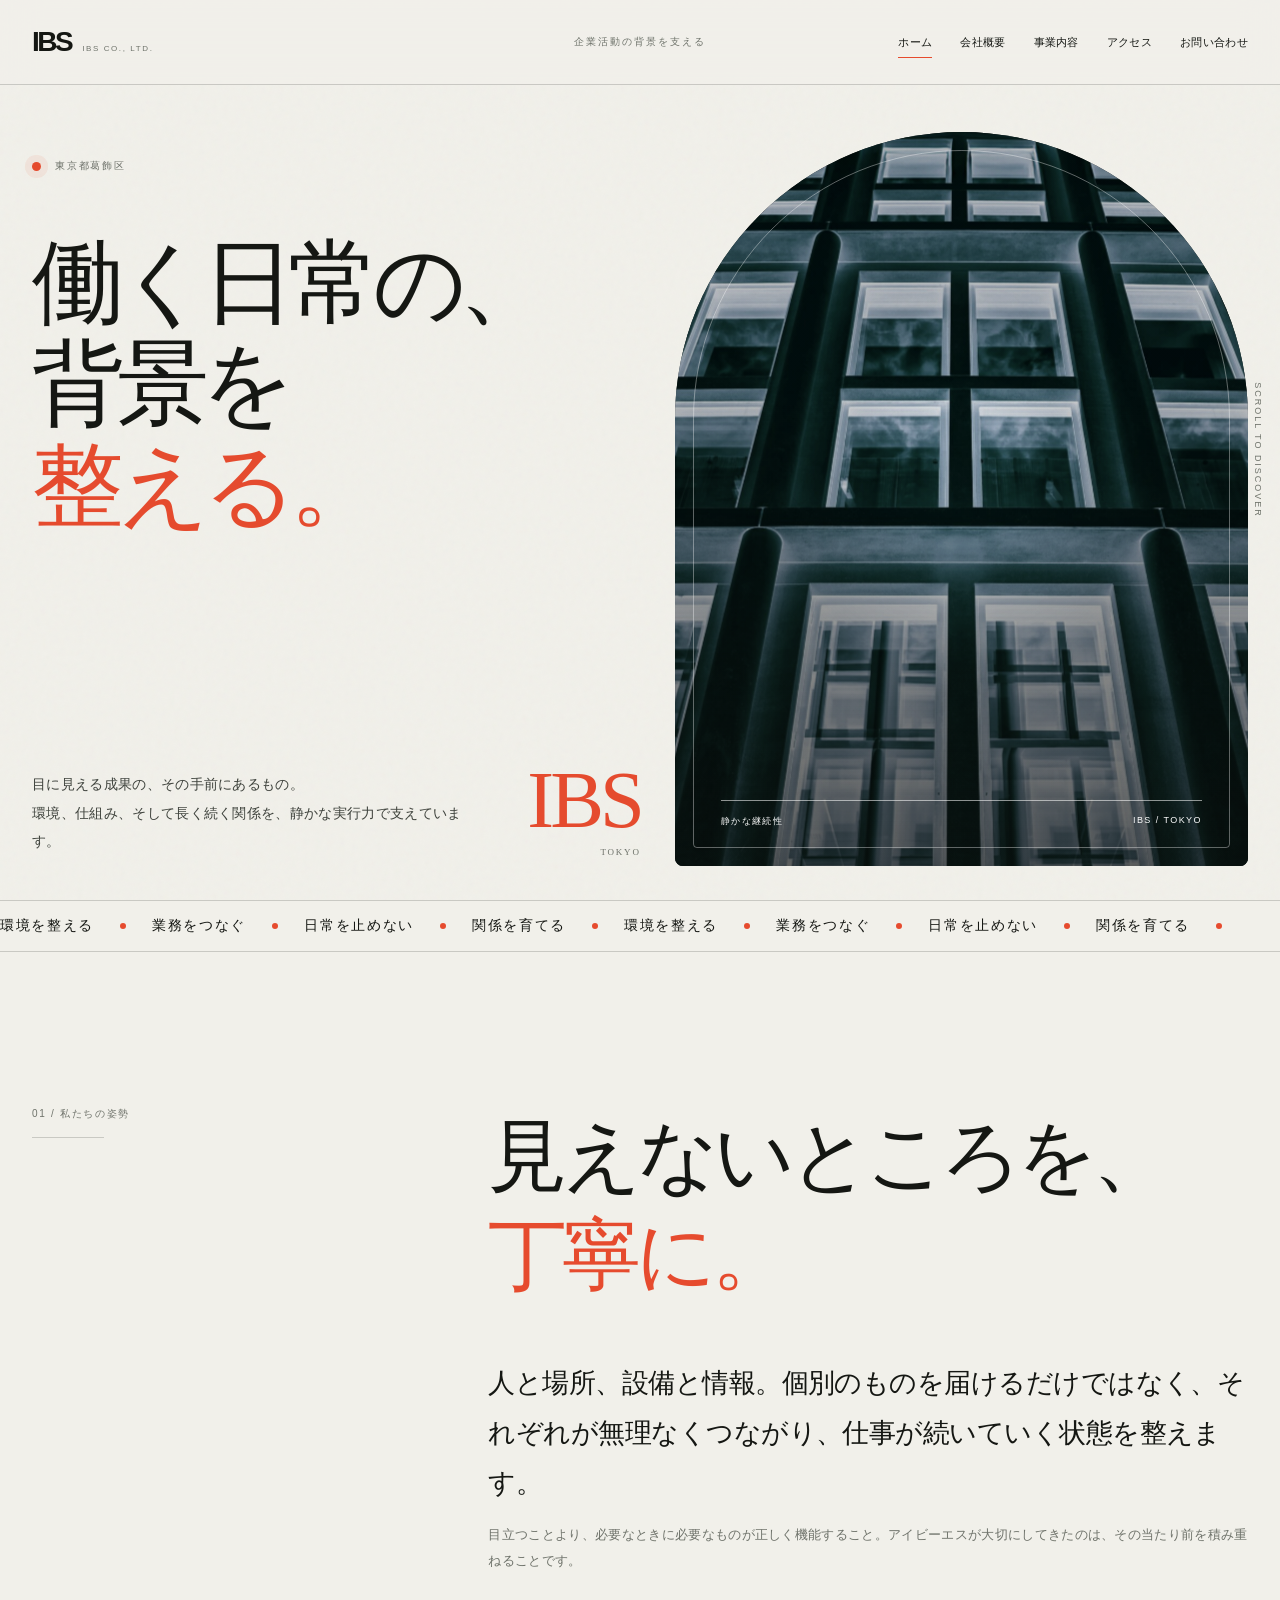
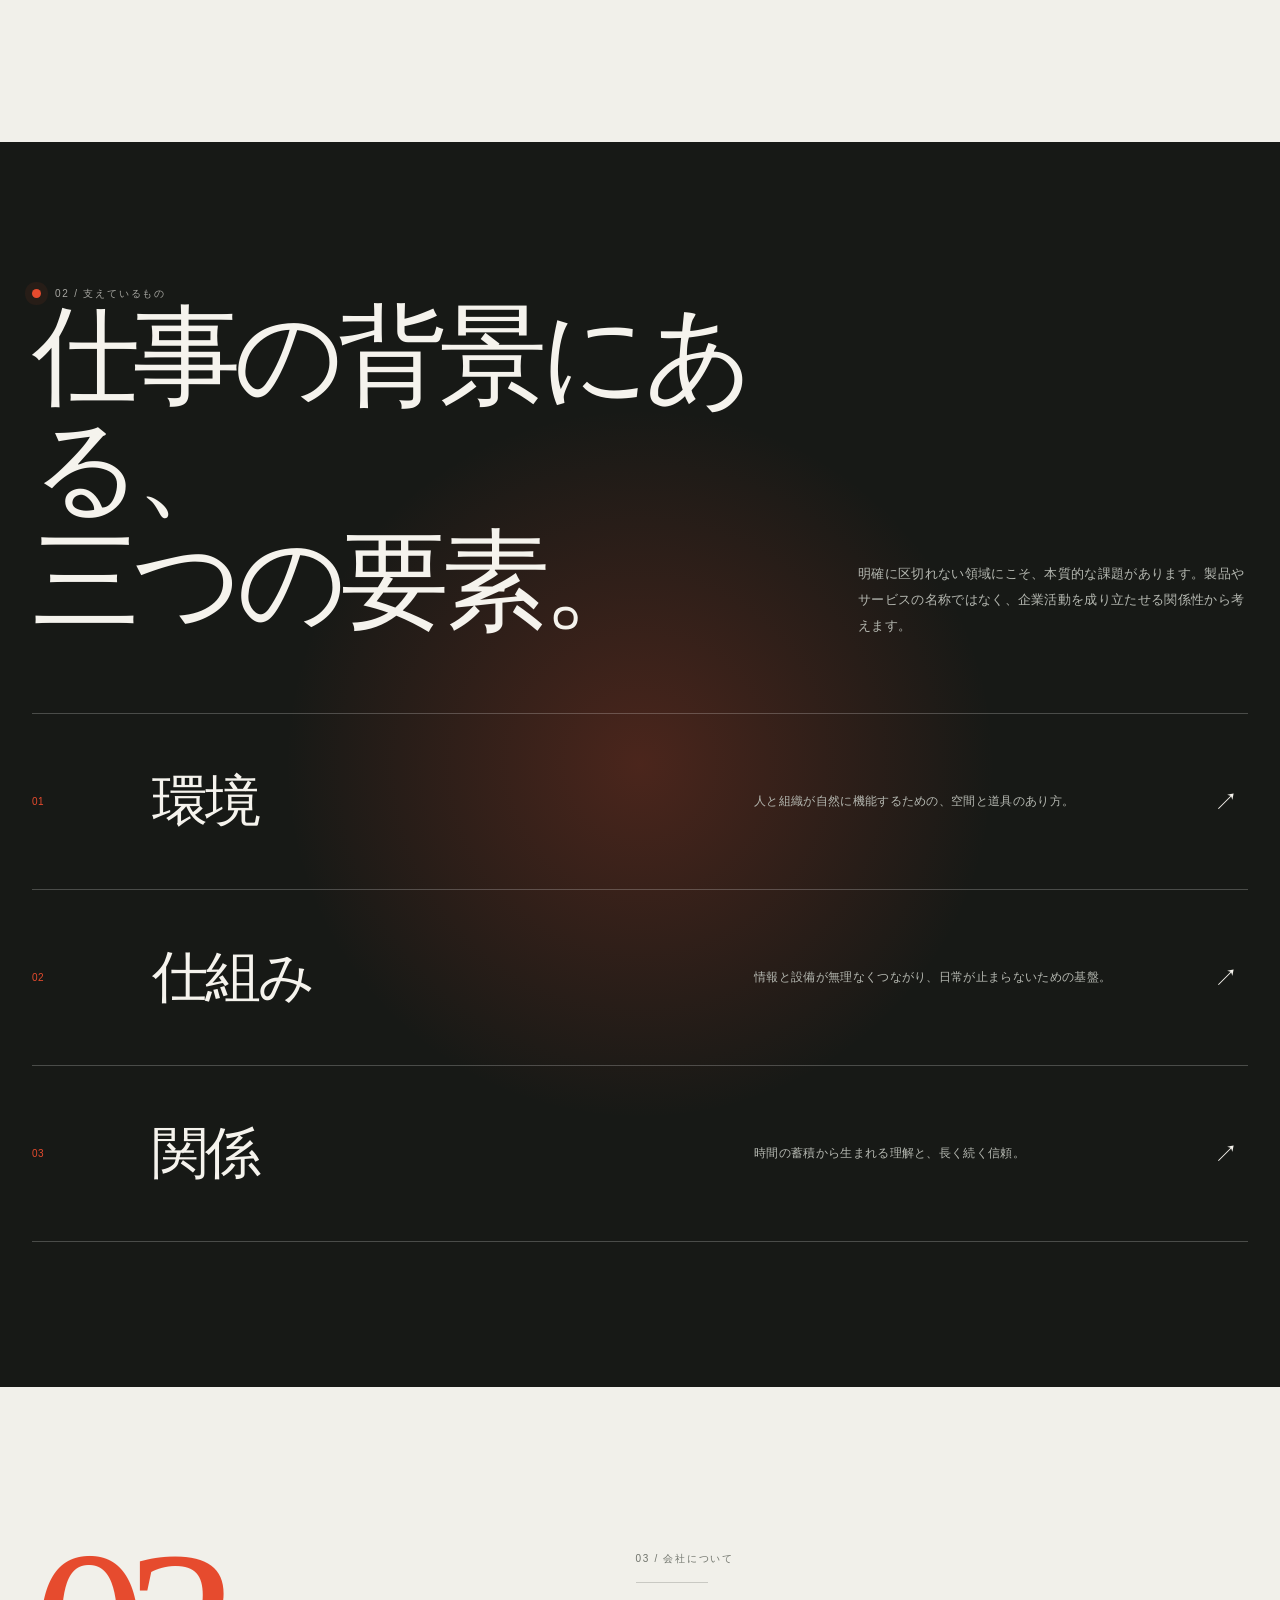
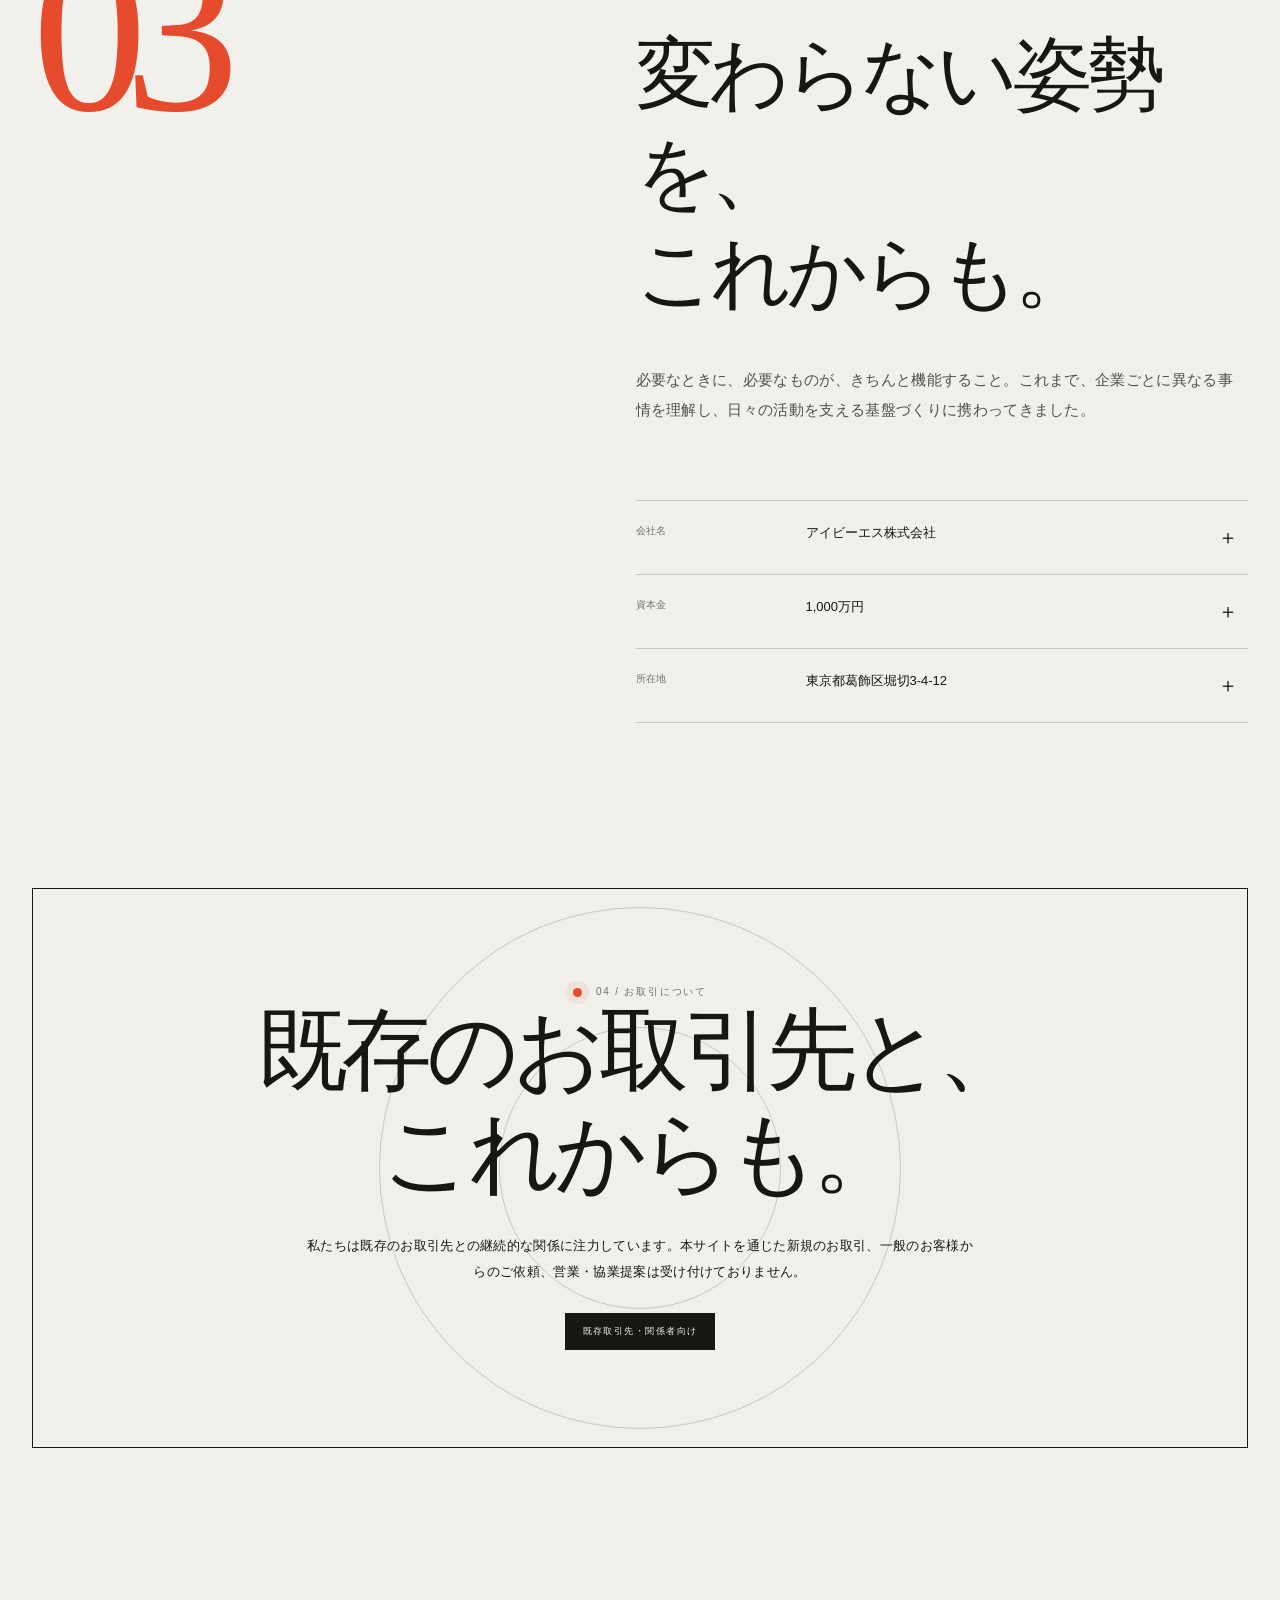
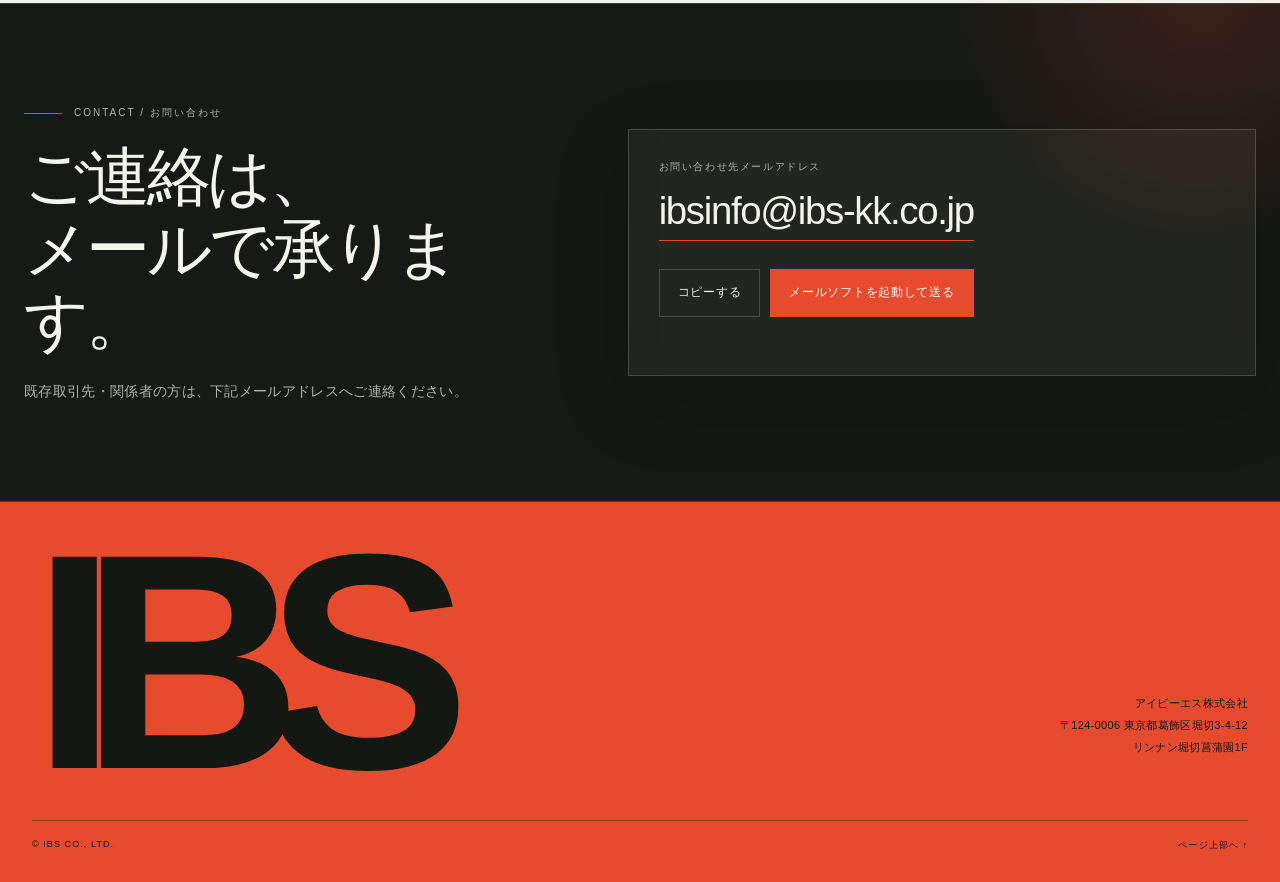
==== index.html @ 6fdaa7ae "Add site" ====
<!doctype html>
<html lang="ja"><head><meta name="robots" content="noindex,nofollow"><meta charset="utf-8"><meta name="viewport" content="width=device-width,initial-scale=1"><meta name="description" content="アイビーエス株式会社。環境、仕組み、長く続く関係を通じて企業活動の背景を支えます。"><meta name="theme-color" content="#f1f0ea"><title>IBS — 働く日常の背景を整える</title><link rel="stylesheet" href="styles.css"><link rel="stylesheet" href="menu.css"><script src="menu.js" defer></script></head><body><div class="progress" aria-hidden="true"></div><div class="cursor" aria-hidden="true"></div>
<header><div class="wrap head"><a class="brand" href="index.html"><strong>IBS</strong><small>IBS CO., LTD.</small></a><div class="head-note">企業活動の背景を支える</div><nav class="nav"><a class="active" href="index.html">ホーム</a><a class="" href="aboutus.html">会社概要</a><a class="" href="description.html">事業内容</a><a class="" href="access.html">アクセス</a><a href="#contact">お問い合わせ</a></nav><button class="hamburger" type="button" aria-label="メニューを開く" aria-expanded="false" aria-controls="mobile-menu"><span></span><span></span><span></span></button></div></header><div class="mobile-menu" id="mobile-menu" aria-hidden="true"><nav aria-label="モバイルナビゲーション"><a href="index.html">ホーム</a><a href="aboutus.html">会社概要</a><a href="description.html">事業内容</a><a href="access.html">アクセス</a><a href="#contact">お問い合わせ</a></nav><small>IBS CO., LTD.</small></div><main>
<section class="hero wrap" id="top"><div class="hero-grid"><div class="hero-copy"><div><div class="eyebrow">東京都葛飾区</div><h1 class="hero-title"><span class="line"><span>働く日常の、</span></span><span class="line"><span>背景を</span></span><span class="line"><span><em>整える。</em></span></span></h1></div><div class="hero-bottom"><p class="hero-lead">目に見える成果の、その手前にあるもの。<br>環境、仕組み、そして長く続く関係を、静かな実行力で支えています。</p><div class="since">IBS<small>TOKYO</small></div></div></div><div class="hero-visual"><img src="assets/hero-grid.jpg" alt="幾何学的な窓が連なる現代建築"><div class="visual-caption"><span>静かな継続性</span><span>IBS / TOKYO</span></div></div></div><div class="side-label">SCROLL TO DISCOVER</div></section>
<div class="marquee" aria-hidden="true"><div class="marquee-track"><span>環境を整える</span><i></i><span>業務をつなぐ</span><i></i><span>日常を止めない</span><i></i><span>関係を育てる</span><i></i><span>環境を整える</span><i></i><span>業務をつなぐ</span><i></i><span>日常を止めない</span><i></i><span>関係を育てる</span><i></i></div></div>
<section class="section wrap"><div class="section-grid"><div class="section-index reveal">01 / 私たちの姿勢<b></b></div><div><h2 class="jp-heading reveal">見えないところを、<br><em>丁寧に。</em></h2><p class="body-large reveal">人と場所、設備と情報。個別のものを届けるだけではなく、それぞれが無理なくつながり、仕事が続いていく状態を整えます。</p><p class="body-small reveal">目立つことより、必要なときに必要なものが正しく機能すること。アイビーエスが大切にしてきたのは、その当たり前を積み重ねることです。</p></div></div></section>
<section class="domains"><div class="wrap"><div class="domain-head"><div><div class="eyebrow inverse reveal">02 / 支えているもの</div><h2 class="jp-heading reveal">仕事の背景にある、<br>三つの要素。</h2></div><p class="reveal">明確に区切れない領域にこそ、本質的な課題があります。製品やサービスの名称ではなく、企業活動を成り立たせる関係性から考えます。</p></div><div class="domain-list"><article class="domain-item reveal"><span class="domain-no">01</span><h3>環境</h3><p>人と組織が自然に機能するための、空間と道具のあり方。</p><span class="domain-arrow">↗</span></article><article class="domain-item reveal"><span class="domain-no">02</span><h3>仕組み</h3><p>情報と設備が無理なくつながり、日常が止まらないための基盤。</p><span class="domain-arrow">↗</span></article><article class="domain-item reveal"><span class="domain-no">03</span><h3>関係</h3><p>時間の蓄積から生まれる理解と、長く続く信頼。</p><span class="domain-arrow">↗</span></article></div></div></section>
<section class="history wrap"><div class="history-grid"><div class="big-year reveal">03</div><div class="history-copy"><div class="section-index reveal">03 / 会社について<b></b></div><h2 class="jp-heading reveal">変わらない姿勢を、<br>これからも。</h2><p class="body-small reveal">必要なときに、必要なものが、きちんと機能すること。これまで、企業ごとに異なる事情を理解し、日々の活動を支える基盤づくりに携わってきました。</p><div class="accordion reveal"><div class="acc-item"><button class="acc-button" type="button" aria-expanded="false"><small>会社名</small><span>アイビーエス株式会社</span><i>＋</i></button><div class="acc-panel"><p>英文表記：IBS Co., Ltd.</p></div></div><div class="acc-item"><button class="acc-button" type="button" aria-expanded="false"><small>資本金</small><span>1,000万円</span><i>＋</i></button><div class="acc-panel"><p>企業活動の基盤に関わる領域を中心に取り組んでいます。</p></div></div><div class="acc-item"><button class="acc-button" type="button" aria-expanded="false"><small>所在地</small><span>東京都葛飾区堀切3-4-12</span><i>＋</i></button><div class="acc-panel"><p>リンナン堀切菖蒲園1F／京成本線「堀切菖蒲園」駅より徒歩5分</p></div></div></div></div></div></section>
<section class="notice wrap"><div class="notice-box reveal"><div class="notice-inner"><div class="eyebrow" style="justify-content:center">04 / お取引について</div><h2 class="jp-heading">既存のお取引先と、<br>これからも。</h2><p>私たちは既存のお取引先との継続的な関係に注力しています。本サイトを通じた新規のお取引、一般のお客様からのご依頼、営業・協業提案は受け付けておりません。</p><span class="tag">既存取引先・関係者向け</span></div></div></section>
</main>
<section class="ibs-contact" id="contact" aria-labelledby="ibs-contact-title">
  <div class="ibs-contact__wrap">
    <div class="ibs-contact__intro">
      <span class="ibs-contact__eyebrow">CONTACT / お問い合わせ</span>
      <h2 id="ibs-contact-title">ご連絡は、<br>メールで承ります。</h2>
      <p>既存取引先・関係者の方は、下記メールアドレスへご連絡ください。</p>
    </div>
    <div class="ibs-contact__card">
      <span class="ibs-contact__label">お問い合わせ先メールアドレス</span>
      <a class="ibs-contact__email" href="mailto:ibsinfo@ibs-kk.co.jp?subject=%E3%81%8A%E5%95%8F%E3%81%84%E5%90%88%E3%82%8F%E3%81%9B">ibsinfo@ibs-kk.co.jp</a>
      <div class="ibs-contact__actions">
        <button class="ibs-contact__button ibs-contact__button--copy" type="button" data-copy-email="ibsinfo@ibs-kk.co.jp">コピーする</button>
        <a class="ibs-contact__button ibs-contact__button--mail" href="mailto:ibsinfo@ibs-kk.co.jp?subject=%E3%81%8A%E5%95%8F%E3%81%84%E5%90%88%E3%82%8F%E3%81%9B">メールソフトを起動して送る</a>
      </div>
      <p class="ibs-contact__status" aria-live="polite"></p>
    </div>
  </div>
</section>
<footer><div class="wrap"><div class="footer-main"><div class="footer-logo">IBS</div><div class="footer-info">アイビーエス株式会社<br>〒124-0006 東京都葛飾区堀切3-4-12<br>リンナン堀切菖蒲園1F</div></div><div class="footer-bottom"><span>© IBS CO., LTD.</span><button class="to-top" type="button">ページ上部へ ↑</button></div></div></footer><script src="site.js"></script><script src="contact.js"></script>
</body></html>
---- styles.css ----
:root{
  --paper:#f1f0ea;
  --paper-2:#e8e6de;
  --ink:#151713;
  --muted:#6f736b;
  --line:rgba(21,23,19,.18);
  --accent:#e64b2e;
  --dark:#171916;
  --light:#f5f3ed;
  --ease:cubic-bezier(.16,1,.3,1);
  --mx:50%;
  --my:50%;
}
*{box-sizing:border-box}
html{scroll-behavior:smooth;background:var(--paper)}
body{margin:0;background:var(--paper);color:var(--ink);font-family:"Hiragino Kaku Gothic ProN","Yu Gothic",Meiryo,sans-serif;overflow-x:hidden;letter-spacing:.02em}
body::before{content:"";position:fixed;inset:0;z-index:999;pointer-events:none;opacity:.04;mix-blend-mode:multiply;background-image:url("data:image/svg+xml,%3Csvg viewBox='0 0 180 180' xmlns='http://www.w3.org/2000/svg'%3E%3Cfilter id='n'%3E%3CfeTurbulence type='fractalNoise' baseFrequency='.82' numOctaves='4' stitchTiles='stitchTiles'/%3E%3C/filter%3E%3Crect width='100%25' height='100%25' filter='url(%23n)' opacity='.75'/%3E%3C/svg%3E")}
a{color:inherit;text-decoration:none}
img{display:block;max-width:100%}
button{font:inherit;color:inherit}
.wrap{width:min(1480px,calc(100% - 64px));margin-inline:auto}
.progress{position:fixed;top:0;left:0;width:0;height:3px;background:var(--accent);z-index:1300}
.cursor{position:fixed;z-index:1400;width:44px;height:44px;border:1px solid rgba(230,75,46,.7);border-radius:50%;pointer-events:none;transform:translate(-50%,-50%);opacity:0;transition:width .25s var(--ease),height .25s var(--ease),background .25s var(--ease),opacity .2s}
.cursor.is-link{width:68px;height:68px;background:rgba(230,75,46,.08)}

header{position:fixed;inset:0 0 auto;z-index:1200;background:rgba(241,240,234,.76);backdrop-filter:blur(18px);border-bottom:1px solid var(--line);transition:transform .45s var(--ease)}
header.is-hidden{transform:translateY(-110%)}
.head{height:84px;display:grid;grid-template-columns:1fr auto 1fr;align-items:center}
.brand{display:inline-flex;align-items:baseline;gap:11px;width:max-content}
.brand strong{font-size:28px;line-height:1;font-weight:800;letter-spacing:-.09em}
.brand small{font-size:8px;letter-spacing:.2em;color:var(--muted)}
.head-note{font-size:10px;letter-spacing:.2em;color:var(--muted)}
.nav{justify-self:end;display:flex;gap:28px;font-size:11px}
.nav a{position:relative;padding:8px 0}
.nav a::after{content:"";position:absolute;left:0;bottom:0;width:100%;height:1px;background:var(--accent);transform:scaleX(0);transform-origin:right;transition:transform .4s var(--ease)}
.nav a:hover::after,.nav a.active::after{transform:scaleX(1);transform-origin:left}

.eyebrow{display:flex;align-items:center;gap:14px;font-size:10px;letter-spacing:.18em;color:var(--muted)}
.eyebrow::before{content:"";width:9px;height:9px;border-radius:50%;background:var(--accent);box-shadow:0 0 0 7px rgba(230,75,46,.08)}
.eyebrow.inverse{color:rgba(245,243,237,.65)}

.hero{min-height:100svh;padding:132px 0 34px;display:grid;align-items:end}
.hero-grid{display:grid;grid-template-columns:minmax(0,1.03fr) minmax(420px,.97fr);gap:34px;min-height:calc(100svh - 166px)}
.hero-copy{display:flex;flex-direction:column;justify-content:space-between;padding:3vh 0 10px}
.hero-title{margin:7vh 0 5vh;font-family:"Yu Mincho","Hiragino Mincho ProN",serif;font-size:clamp(62px,7.2vw,118px);font-weight:500;line-height:1.02;letter-spacing:-.08em}
.hero-title .line{display:block;overflow:hidden;padding:.08em .06em .12em 0;margin:-.08em 0 -.12em}
.hero-title .line span{display:block;transform:translateY(115%);animation:titleUp 1.2s var(--ease) forwards}
.hero-title .line:nth-child(2) span{animation-delay:.12s}
.hero-title .line:nth-child(3) span{animation-delay:.24s}
.hero-title em{font-style:normal;color:var(--accent)}
@keyframes titleUp{to{transform:none}}
.hero-bottom{display:grid;grid-template-columns:minmax(0,520px) auto;gap:40px;align-items:end}
.hero-lead{margin:0;font-size:14px;line-height:2.05;color:#3f433d}
.since{font-family:Georgia,"Times New Roman",serif;font-size:clamp(54px,6.3vw,92px);line-height:.8;color:var(--accent);letter-spacing:-.05em}
.since small{display:block;margin-top:16px;font-family:inherit;font-size:9px;letter-spacing:.2em;color:var(--muted);text-align:right}
.hero-visual{position:relative;min-height:calc(100svh - 166px);overflow:hidden;border-radius:360px 360px 10px 10px;background:#222;clip-path:inset(0 0 100% 0);animation:unveil 1.45s .15s var(--ease) forwards}
@keyframes unveil{to{clip-path:inset(0)}}
.hero-visual::before{content:"";position:absolute;inset:0;z-index:2;background:linear-gradient(180deg,rgba(10,12,10,.04) 35%,rgba(10,12,10,.56)),radial-gradient(circle at var(--mx) var(--my),transparent 0 8%,rgba(0,0,0,.22) 42%)}
.hero-visual::after{content:"";position:absolute;inset:18px;z-index:3;border:1px solid rgba(255,255,255,.36);border-radius:350px 350px 5px 5px;pointer-events:none}
.hero-visual img{position:absolute;inset:0;width:100%;height:112%;object-fit:cover;filter:saturate(.52) contrast(1.08);transform:scale(1.04);will-change:transform}
.visual-caption{position:absolute;left:46px;right:46px;bottom:38px;z-index:4;color:#fff;display:flex;justify-content:space-between;gap:20px;padding-top:14px;border-top:1px solid rgba(255,255,255,.55);font-size:9px;letter-spacing:.16em}
.side-label{position:absolute;right:17px;top:50%;writing-mode:vertical-rl;transform:translateY(-50%);font-size:9px;letter-spacing:.22em;color:var(--muted)}

.marquee{overflow:hidden;border-block:1px solid var(--line);padding:16px 0}
.marquee-track{display:flex;width:max-content;gap:26px;align-items:center;animation:marquee 30s linear infinite;font-family:"Yu Mincho","Hiragino Mincho ProN",serif;font-size:14px;letter-spacing:.12em}
.marquee-track i{width:6px;height:6px;border-radius:50%;background:var(--accent)}
@keyframes marquee{to{transform:translateX(-50%)}}

.section{padding:155px 0}
.section + .section{border-top:1px solid var(--line)}
.section-grid{display:grid;grid-template-columns:.62fr 1.38fr;gap:9vw}
.section-index{font-size:10px;letter-spacing:.17em;color:var(--muted);text-transform:uppercase}
.section-index b{display:block;margin-top:16px;width:72px;height:1px;background:var(--line)}
.jp-heading{margin:0;font-family:"Yu Mincho","Hiragino Mincho ProN",serif;font-size:clamp(46px,6.2vw,92px);font-weight:500;line-height:1.25;letter-spacing:-.065em}
.jp-heading em{font-style:normal;color:var(--accent)}
.body-large{margin:54px 0 0;max-width:800px;font-size:clamp(18px,2.1vw,29px);line-height:1.85;letter-spacing:-.02em}
.body-small{font-size:13px;line-height:2;color:var(--muted)}

.domains{position:relative;padding:145px 0;background:var(--dark);color:var(--light);overflow:hidden}
.domains::before{content:"";position:absolute;width:760px;aspect-ratio:1;border-radius:50%;left:var(--mx);top:var(--my);transform:translate(-50%,-50%);background:radial-gradient(circle,rgba(230,75,46,.25),transparent 66%);pointer-events:none}
.domain-head{position:relative;display:grid;grid-template-columns:1fr minmax(260px,390px);gap:50px;align-items:end;margin-bottom:74px}
.domain-head .jp-heading{font-size:clamp(58px,8.4vw,125px);line-height:1.05}
.domain-head p{margin:0;color:#b5b8b1;font-size:13px;line-height:2}
.domain-list{position:relative;border-top:1px solid rgba(255,255,255,.22)}
.domain-item{display:grid;grid-template-columns:90px 1fr minmax(220px,430px) 34px;gap:30px;align-items:center;min-height:176px;border-bottom:1px solid rgba(255,255,255,.22);transition:background .45s,color .45s,padding .45s var(--ease)}
.domain-item:hover{background:var(--light);color:var(--ink);padding-inline:28px}
.domain-no{font-size:10px;color:var(--accent)}
.domain-item h3{margin:0;font-family:"Yu Mincho","Hiragino Mincho ProN",serif;font-size:clamp(38px,4.4vw,65px);font-weight:500;letter-spacing:-.055em}
.domain-item p{margin:0;color:#b5b8b1;font-size:12px;line-height:1.9;transition:color .45s}
.domain-item:hover p{color:var(--muted)}
.domain-arrow{font-size:24px;transition:transform .4s var(--ease)}
.domain-item:hover .domain-arrow{transform:rotate(45deg)}

.history{padding:165px 0}
.history-grid{display:grid;grid-template-columns:.9fr 1.1fr;gap:8vw}
.big-year{position:sticky;top:130px;align-self:start;font-family:Georgia,"Times New Roman",serif;font-size:clamp(120px,18vw,290px);line-height:.7;letter-spacing:-.1em;color:var(--accent)}
.history-copy .jp-heading{margin-top:42px}
.history-copy>.body-small{margin-top:42px;max-width:680px;color:#4f534c;font-size:15px}
.accordion{margin-top:75px;border-top:1px solid var(--line)}
.acc-item{border-bottom:1px solid var(--line)}
.acc-button{width:100%;border:0;background:none;padding:23px 0;display:grid;grid-template-columns:150px 1fr 30px;gap:20px;text-align:left;cursor:pointer}
.acc-button small{font-size:10px;color:var(--muted)}
.acc-button span{font-size:13px}
.acc-button i{font-style:normal;font-size:20px;transition:transform .35s}
.acc-item.open .acc-button i{transform:rotate(45deg)}
.acc-panel{max-height:0;overflow:hidden;transition:max-height .55s var(--ease)}
.acc-panel p{margin:0;padding:0 0 26px 170px;color:var(--muted);font-size:12px;line-height:1.9}

.notice{padding:0 0 155px}
.notice-box{position:relative;min-height:560px;border:1px solid var(--ink);display:grid;place-items:center;text-align:center;padding:60px;overflow:hidden}
.notice-box::before,.notice-box::after{content:"";position:absolute;width:280px;aspect-ratio:1;border:1px solid var(--line);border-radius:50%;animation:orbit 16s linear infinite}
.notice-box::after{width:520px;animation-duration:27s;animation-direction:reverse}
@keyframes orbit{to{transform:rotate(360deg) scale(1.04)}}
.notice-inner{position:relative;z-index:2;max-width:880px}
.notice-inner .jp-heading{font-size:clamp(48px,7vw,105px);line-height:1.15}
.notice-inner p{max-width:670px;margin:28px auto 0;font-size:13px;line-height:2}
.tag{display:inline-flex;margin-top:28px;padding:12px 18px;background:var(--ink);color:var(--light);font-size:9px;letter-spacing:.16em}

footer{background:var(--accent);padding:65px 0 30px}
.footer-main{display:grid;grid-template-columns:1fr auto;gap:50px;align-items:end}
.footer-logo{font-size:clamp(120px,24vw,350px);font-weight:800;line-height:.62;letter-spacing:-.12em}
.footer-info{text-align:right;font-size:11px;line-height:2}
.footer-bottom{margin-top:62px;padding-top:18px;border-top:1px solid rgba(21,23,19,.32);display:flex;justify-content:space-between;gap:30px;font-size:9px;letter-spacing:.12em}
.to-top{border:0;background:none;cursor:pointer;padding:0;font-size:inherit;letter-spacing:inherit}

/* Sub pages */
.page-hero{min-height:90svh;padding:140px 0 40px;display:grid;align-items:end}
.page-hero-grid{display:grid;grid-template-columns:minmax(0,1.08fr) minmax(400px,.92fr);gap:5vw;min-height:calc(90svh - 180px);align-items:end}
.page-title{margin:6vh 0 4vh;font-family:"Yu Mincho","Hiragino Mincho ProN",serif;font-size:clamp(64px,8.8vw,135px);font-weight:500;line-height:1.13;letter-spacing:-.08em}
.page-title small{display:block;margin-top:24px;font-family:Arial,sans-serif;font-size:10px;font-weight:400;letter-spacing:.23em;color:var(--muted)}
.page-lead{max-width:650px;margin:0;font-size:15px;line-height:2.05}
.page-image{position:relative;min-height:calc(90svh - 180px);overflow:hidden;border-radius:320px 320px 8px 8px;background:#222}
.page-image::before{content:"";position:absolute;inset:0;z-index:2;background:linear-gradient(180deg,transparent 35%,rgba(0,0,0,.52)),radial-gradient(circle at var(--mx) var(--my),transparent 0 8%,rgba(0,0,0,.22) 42%)}
.page-image::after{content:"";position:absolute;inset:17px;z-index:3;border:1px solid rgba(255,255,255,.38);border-radius:310px 310px 4px 4px}
.page-image img{position:absolute;inset:0;width:100%;height:112%;object-fit:cover;filter:saturate(.48) contrast(1.1);transform:scale(1.04);will-change:transform}
.page-image-caption{position:absolute;z-index:4;left:42px;right:42px;bottom:34px;padding-top:13px;border-top:1px solid rgba(255,255,255,.5);color:#fff;display:flex;justify-content:space-between;font-size:9px;letter-spacing:.16em}
.subsection{padding:145px 0;border-top:1px solid var(--line)}
.subsection-grid{display:grid;grid-template-columns:.68fr 1.32fr;gap:8vw}
.subsection .jp-heading{font-size:clamp(45px,6vw,86px)}
.prose{padding-top:50px;font-size:clamp(18px,2vw,28px);line-height:1.9;letter-spacing:-.02em}
.prose p{margin:0 0 34px}
.company-data{display:grid;grid-template-columns:.55fr 1.45fr;gap:8vw}
.data-list{margin:0;border-top:1px solid var(--line)}
.data-row{display:grid;grid-template-columns:170px 1fr;gap:30px;padding:25px 0;border-bottom:1px solid var(--line)}
.data-row dt{font-size:11px;color:var(--muted)}
.data-row dd{margin:0;font-size:14px;line-height:1.8}
.scope-grid{display:grid;grid-template-columns:repeat(2,1fr);border-top:1px solid var(--ink);border-left:1px solid var(--ink)}
.scope-card{min-height:400px;padding:30px;border-right:1px solid var(--ink);border-bottom:1px solid var(--ink);display:flex;flex-direction:column;position:relative;overflow:hidden;transition:background .45s,color .45s}
.scope-card:hover{background:var(--ink);color:var(--light)}
.scope-meta{display:flex;justify-content:space-between;font-size:10px;letter-spacing:.15em}
.scope-meta b{color:var(--accent)}
.scope-card h3{margin:auto 0 30px;font-family:"Yu Mincho","Hiragino Mincho ProN",serif;font-size:clamp(38px,4.5vw,64px);font-weight:500;letter-spacing:-.055em}
.scope-card p{max-width:460px;margin:0;color:var(--muted);font-size:12px;line-height:1.95;transition:color .45s}
.scope-card:hover p{color:#b8bbb4}
.scope-card i{position:absolute;right:28px;bottom:26px;font-style:normal;font-size:24px}
.access-layout{display:grid;grid-template-columns:1fr 1fr;gap:7vw}
.address h2{margin:42px 0;font-family:"Yu Mincho","Hiragino Mincho ProN",serif;font-size:clamp(34px,4.6vw,66px);font-weight:500;line-height:1.4;letter-spacing:-.045em}
.address h2 span{font-size:.62em;color:var(--muted)}
.route{display:flex;justify-content:space-between;gap:30px;padding:23px 0;border-block:1px solid var(--line)}
.route small{font-size:10px;color:var(--muted)}
.route strong{text-align:right;font-size:14px;line-height:1.7}
.map-link{display:inline-flex;margin-top:28px;padding:14px 18px;background:var(--ink);color:var(--light);font-size:10px;letter-spacing:.1em;transition:transform .35s var(--ease),background .35s}
.map-link:hover{transform:translateY(-3px);background:var(--accent)}
.map-art{min-height:540px;border-radius:300px 300px 8px 8px;background:var(--dark);position:relative;overflow:hidden;color:var(--light)}
.map-grid{position:absolute;inset:-15%;background-image:linear-gradient(rgba(255,255,255,.12) 1px,transparent 1px),linear-gradient(90deg,rgba(255,255,255,.12) 1px,transparent 1px);background-size:54px 54px;transform:rotate(-9deg) scale(1.25)}
.route-line{position:absolute;left:21%;bottom:29%;width:58%;height:2px;background:var(--accent);transform:rotate(-31deg);transform-origin:left}
.station,.office{position:absolute;z-index:2;font-size:10px;letter-spacing:.12em}
.station{left:13%;bottom:17%;color:#b2b5ae}
.office{right:16%;top:23%;width:74px;height:74px;border-radius:50%;background:var(--accent);display:grid;place-items:center;font-size:15px}
.map-time{position:absolute;right:8%;bottom:8%;font-family:Georgia,serif;font-size:52px;color:rgba(255,255,255,.2)}

.reveal{opacity:0;transform:translateY(42px);transition:opacity .95s var(--ease),transform .95s var(--ease)}
.reveal.visible{opacity:1;transform:none}

@media(max-width:980px){
  .wrap{width:calc(100% - 36px)}
  .head{height:72px;grid-template-columns:1fr auto}.head-note{display:none}.nav{gap:15px;font-size:10px}
  .hero{padding-top:105px}.hero-grid,.page-hero-grid{grid-template-columns:1fr;min-height:auto}.hero-copy{min-height:72svh}.hero-visual{min-height:0;height:105vw}.side-label{display:none}
  .section,.subsection{padding:105px 0}.section-grid,.history-grid,.subsection-grid,.company-data,.access-layout{grid-template-columns:1fr}.section-grid,.subsection-grid{gap:45px}
  .domain-head{grid-template-columns:1fr}.domain-list{margin-top:40px}.domain-item{grid-template-columns:55px 1fr 30px;padding:28px 0}.domain-item p{grid-column:2 / -1}.domain-item:hover{padding-inline:16px}
  .big-year{position:static;margin-bottom:50px}.notice{padding-bottom:105px}.notice-box{min-height:500px}
  .page-hero{padding-top:110px}.page-hero-grid{min-height:auto}.page-image{height:100vw;min-height:0;margin-top:40px}
  .scope-grid{grid-template-columns:1fr}.map-art{min-height:500px}.cursor{display:none}
}
@media(max-width:620px){
  .wrap{width:calc(100% - 28px)}
  .brand small{display:none}.nav a:first-child{display:none}.nav{gap:12px;font-size:9px}
  .hero-title{font-size:16.8vw}.hero-bottom{grid-template-columns:1fr}.since{margin-top:24px}.since small{text-align:left}
  .visual-caption,.page-image-caption{left:25px;right:25px;bottom:24px}.marquee-track{font-size:12px}
  .section,.subsection{padding:85px 0}.jp-heading{font-size:13vw}.domain-head .jp-heading{font-size:17vw}.domains{padding:95px 0}
  .domain-item{grid-template-columns:42px 1fr 24px;gap:14px;min-height:145px}.domain-item h3{font-size:12vw}.domain-item p{font-size:11px}
  .acc-button{grid-template-columns:95px 1fr 25px}.acc-panel p{padding-left:115px}
  .notice-box{padding:32px 20px}.notice-box::after{width:390px}
  .footer-main{grid-template-columns:1fr}.footer-info{text-align:left}.footer-bottom{flex-direction:column}
  .page-title{font-size:18vw}.data-row{grid-template-columns:100px 1fr;gap:18px}.scope-card{min-height:330px}.access-layout{gap:55px}
}
@media(prefers-reduced-motion:reduce){*,*::before,*::after{scroll-behavior:auto!important;animation-duration:.01ms!important;animation-iteration-count:1!important;transition-duration:.01ms!important}}

:root{--contact-bg:#171916;--contact-panel:rgba(245,243,237,.055);--contact-text:#f5f3ed;--contact-muted:#aeb2aa;--contact-line:rgba(245,243,237,.18);--contact-accent:#e64b2e;--contact-accent-text:#fff;--contact-glow:rgba(230,75,46,.17)}

/* IBS contact block */
.ibs-contact{position:relative;z-index:5;padding:96px 0;border-top:1px solid var(--contact-line);border-bottom:1px solid var(--contact-line);background:var(--contact-bg);color:var(--contact-text);overflow:hidden}
.ibs-contact::before{content:"";position:absolute;width:520px;height:520px;border-radius:50%;right:-180px;top:-270px;background:radial-gradient(circle,var(--contact-glow),transparent 67%);pointer-events:none}
.ibs-contact__wrap{position:relative;width:min(1280px,calc(100% - 48px));margin:auto;display:grid;grid-template-columns:.9fr 1.1fr;gap:7vw;align-items:center}
.ibs-contact__eyebrow{display:inline-flex;align-items:center;gap:12px;font-size:10px;letter-spacing:.2em;text-transform:uppercase;color:var(--contact-muted)}
.ibs-contact__eyebrow::before{content:"";width:38px;height:1px;background:var(--contact-accent)}
.ibs-contact__intro h2{margin:22px 0 20px;font-family:"Yu Mincho","Hiragino Mincho ProN","Noto Serif JP",serif;font-size:clamp(38px,5vw,70px);font-weight:400;line-height:1.12;letter-spacing:-.055em}
.ibs-contact__intro p{max-width:560px;margin:0;color:var(--contact-muted);font-size:14px;line-height:2}
.ibs-contact__card{position:relative;padding:30px;border:1px solid var(--contact-line);background:var(--contact-panel);backdrop-filter:blur(16px);box-shadow:0 24px 70px rgba(0,0,0,.18)}
.ibs-contact__label{display:block;margin-bottom:13px;color:var(--contact-muted);font-size:10px;letter-spacing:.16em}
.ibs-contact__email{display:inline-block;max-width:100%;font-size:clamp(22px,3vw,42px);line-height:1.25;letter-spacing:-.035em;overflow-wrap:anywhere;border-bottom:1px solid var(--contact-accent);padding-bottom:5px}
.ibs-contact__actions{display:flex;flex-wrap:wrap;gap:10px;margin-top:28px}
.ibs-contact__button{min-height:48px;display:inline-flex;align-items:center;justify-content:center;padding:12px 18px;border:1px solid var(--contact-line);background:transparent;color:var(--contact-text);font-size:12px;letter-spacing:.06em;cursor:pointer;transition:transform .3s ease,background .3s ease,color .3s ease,border-color .3s ease}
.ibs-contact__button:hover{transform:translateY(-2px);border-color:var(--contact-accent)}
.ibs-contact__button--mail{background:var(--contact-accent);border-color:var(--contact-accent);color:var(--contact-accent-text)}
.ibs-contact__status{height:1.5em;margin:12px 0 0;color:var(--contact-accent);font-size:11px;letter-spacing:.08em}
@media(max-width:820px){.ibs-contact{padding:74px 0}.ibs-contact__wrap{width:calc(100% - 32px);grid-template-columns:1fr;gap:40px}.ibs-contact__card{padding:24px 20px}.ibs-contact__actions{display:grid}.ibs-contact__button{width:100%}}
---- menu.css ----
/* ===== ハンバーガーメニュー / Concept B — In the Background ===== */
/* 編集的デザインに合わせ、枠を持たない素の三本線にしています */

.hamburger {
  display: none;
  position: relative;
  z-index: 1300;
  width: 40px;
  height: 40px;
  padding: 0;
  border: 0;
  background: transparent;
  cursor: pointer;
  margin-left: auto;
  justify-self: end;
  align-items: center;
  justify-content: center;
}

.hamburger:focus-visible { outline: 1px solid var(--accent); outline-offset: 4px; }

.hamburger span {
  position: absolute;
  left: 50%;
  width: 22px;
  height: 1.5px;
  background: var(--ink);
  transform: translateX(-50%);
  transition: transform .4s var(--ease), opacity .2s var(--ease), background .35s var(--ease);
}

.hamburger span:nth-child(1) { top: 13px; }
.hamburger span:nth-child(2) { top: 19px; }
.hamburger span:nth-child(3) { top: 25px; }

.hamburger:hover span { background: var(--accent); }

.hamburger[aria-expanded="true"] span:nth-child(1) {
  transform: translateX(-50%) translateY(6px) rotate(45deg);
  background: var(--accent);
}
.hamburger[aria-expanded="true"] span:nth-child(2) { opacity: 0; }
.hamburger[aria-expanded="true"] span:nth-child(3) {
  transform: translateX(-50%) translateY(-6px) rotate(-45deg);
  background: var(--accent);
}

.mobile-menu {
  position: fixed;
  inset: 0;
  z-index: 1200;
  display: grid;
  align-content: center;
  justify-items: start;
  gap: 20px;
  padding: 0 clamp(24px, 8vw, 72px);
  background: var(--paper);
  transform: translateY(-105%);
  visibility: hidden;
  transition: transform .65s var(--ease), visibility 0s linear .65s;
}

.mobile-menu.is-open {
  transform: none;
  visibility: visible;
  transition: transform .65s var(--ease), visibility 0s;
}

.mobile-menu nav {
  display: grid;
  justify-items: start;
  text-align: left;
  gap: 18px;
}

.mobile-menu a {
  position: relative;
  font-size: clamp(32px, 10vw, 56px);
  line-height: 1.05;
  letter-spacing: -.05em;
  color: var(--ink);
  transition: color .3s var(--ease);
}

.mobile-menu a::after {
  content: "";
  position: absolute;
  left: 0;
  bottom: 2px;
  width: 100%;
  height: 2px;
  background: var(--accent);
  transform: scaleX(0);
  transform-origin: right;
  transition: transform .45s var(--ease);
}

.mobile-menu a:hover { color: var(--accent); }
.mobile-menu a:hover::after { transform: scaleX(1); transform-origin: left; }

.mobile-menu small {
  position: absolute;
  left: clamp(24px, 8vw, 72px);
  bottom: 30px;
  font-size: 10px;
  letter-spacing: .2em;
  text-transform: uppercase;
  color: var(--muted);
}

body.menu-open { overflow: hidden; }

@media (max-width: 980px) {
  .nav { display: none; }
  .hamburger { display: flex; }
  /* 開いている間もブランドと閉じるボタンを前面に保つ */
  header { z-index: 1400; }
}

@media (prefers-reduced-motion: reduce) {
  .mobile-menu, .hamburger span, .mobile-menu a::after { transition-duration: .01ms; }
}
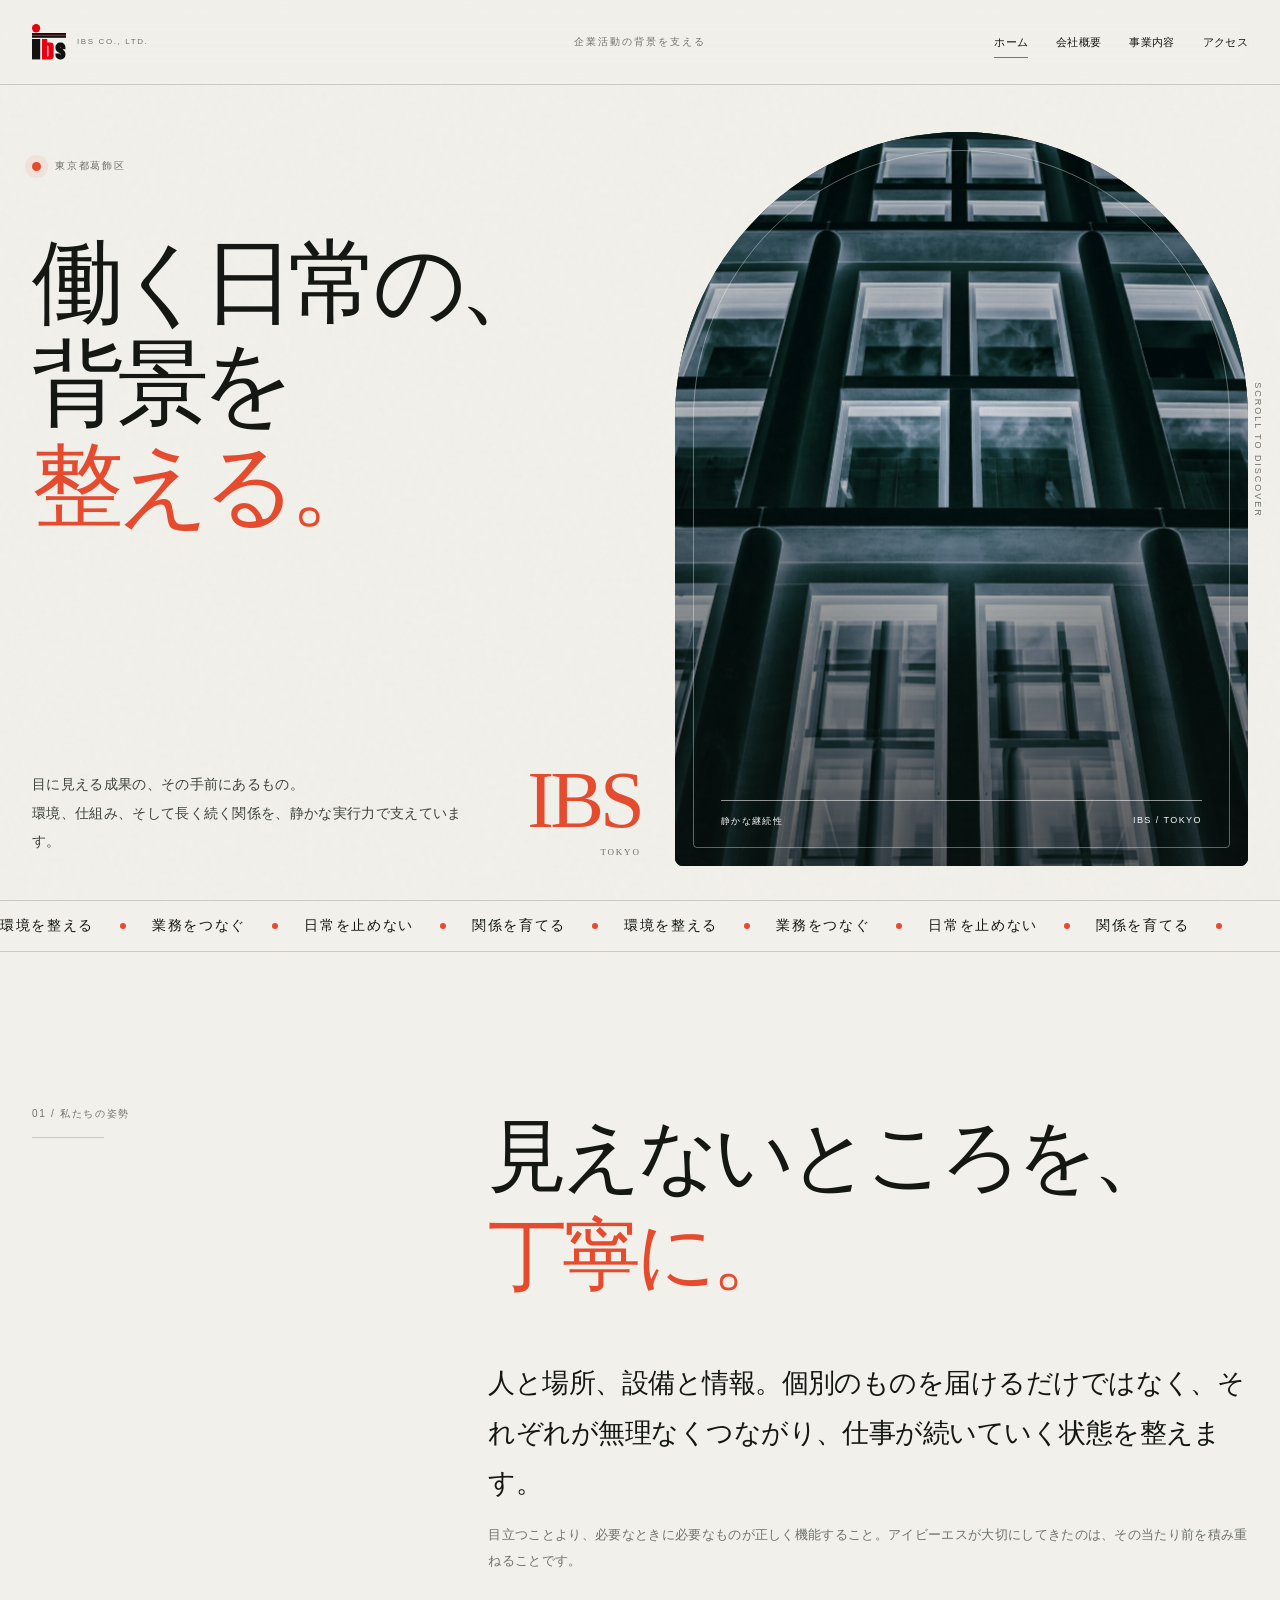
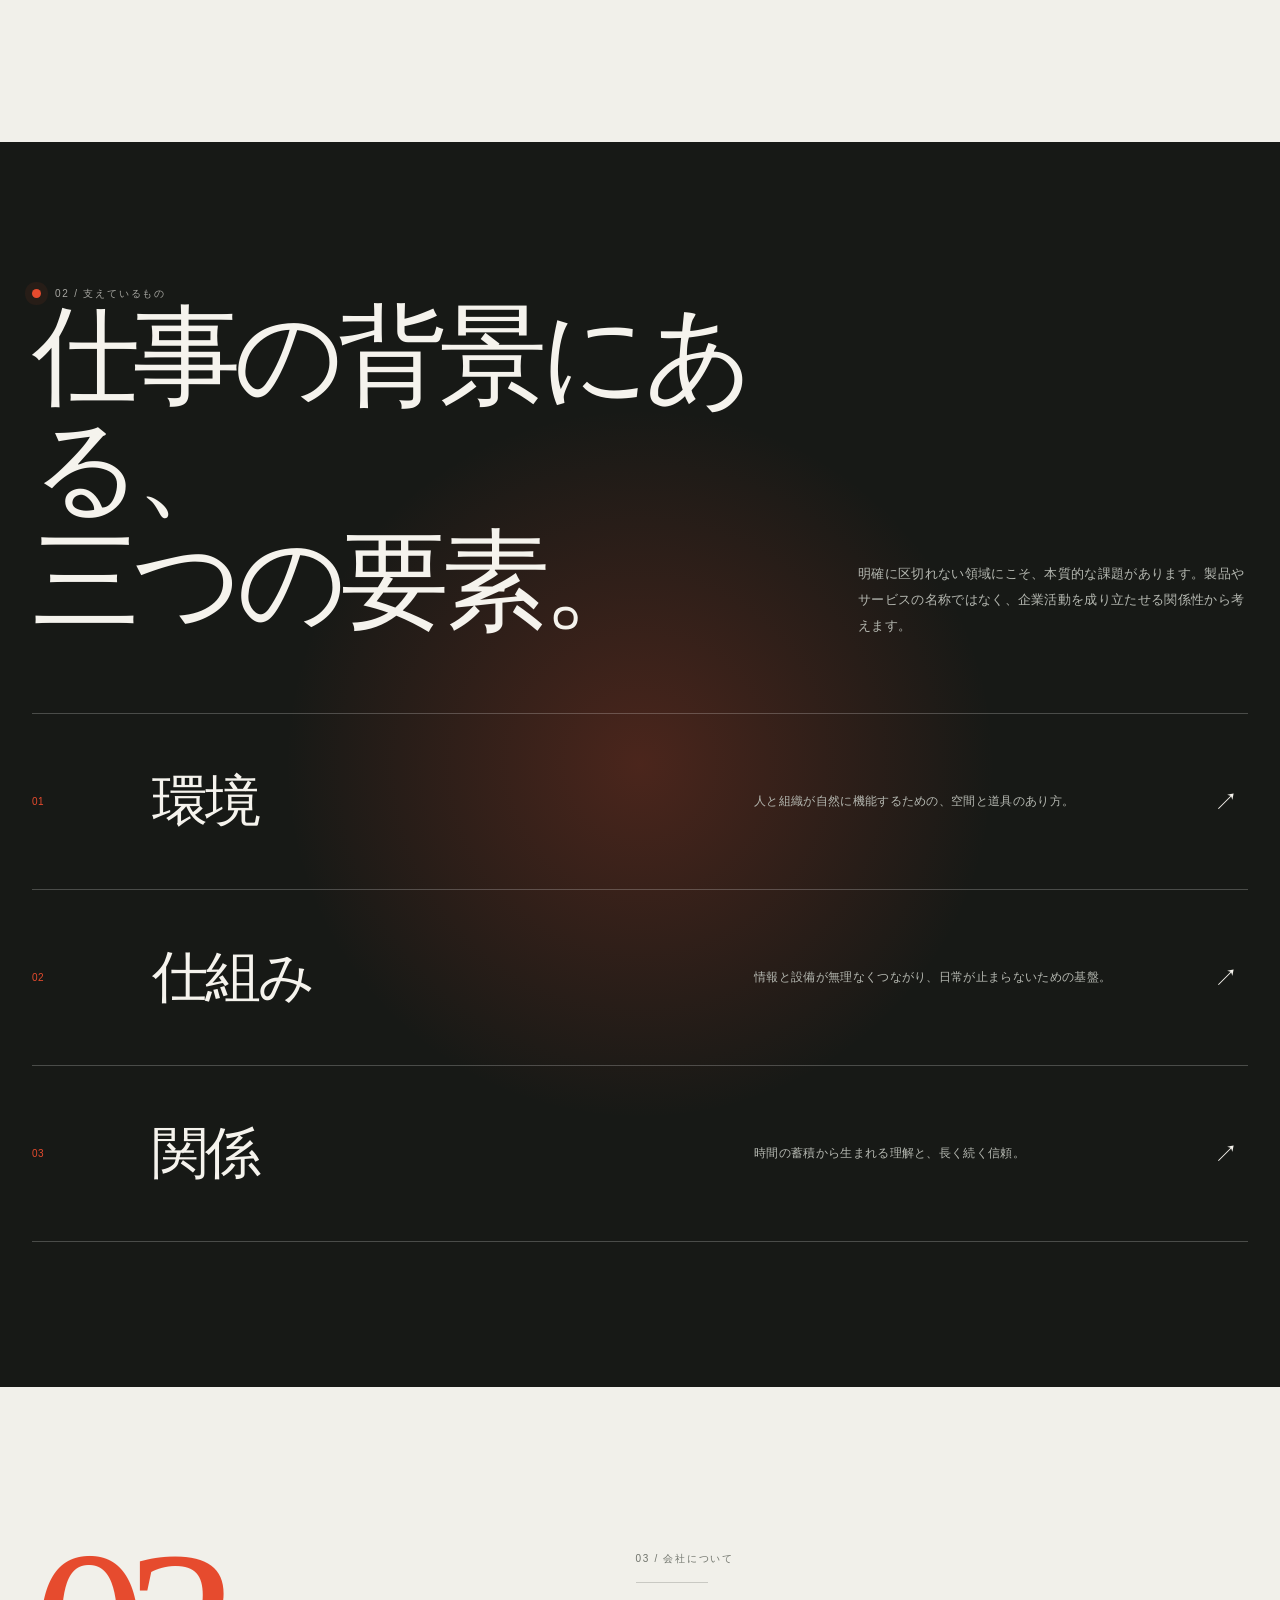
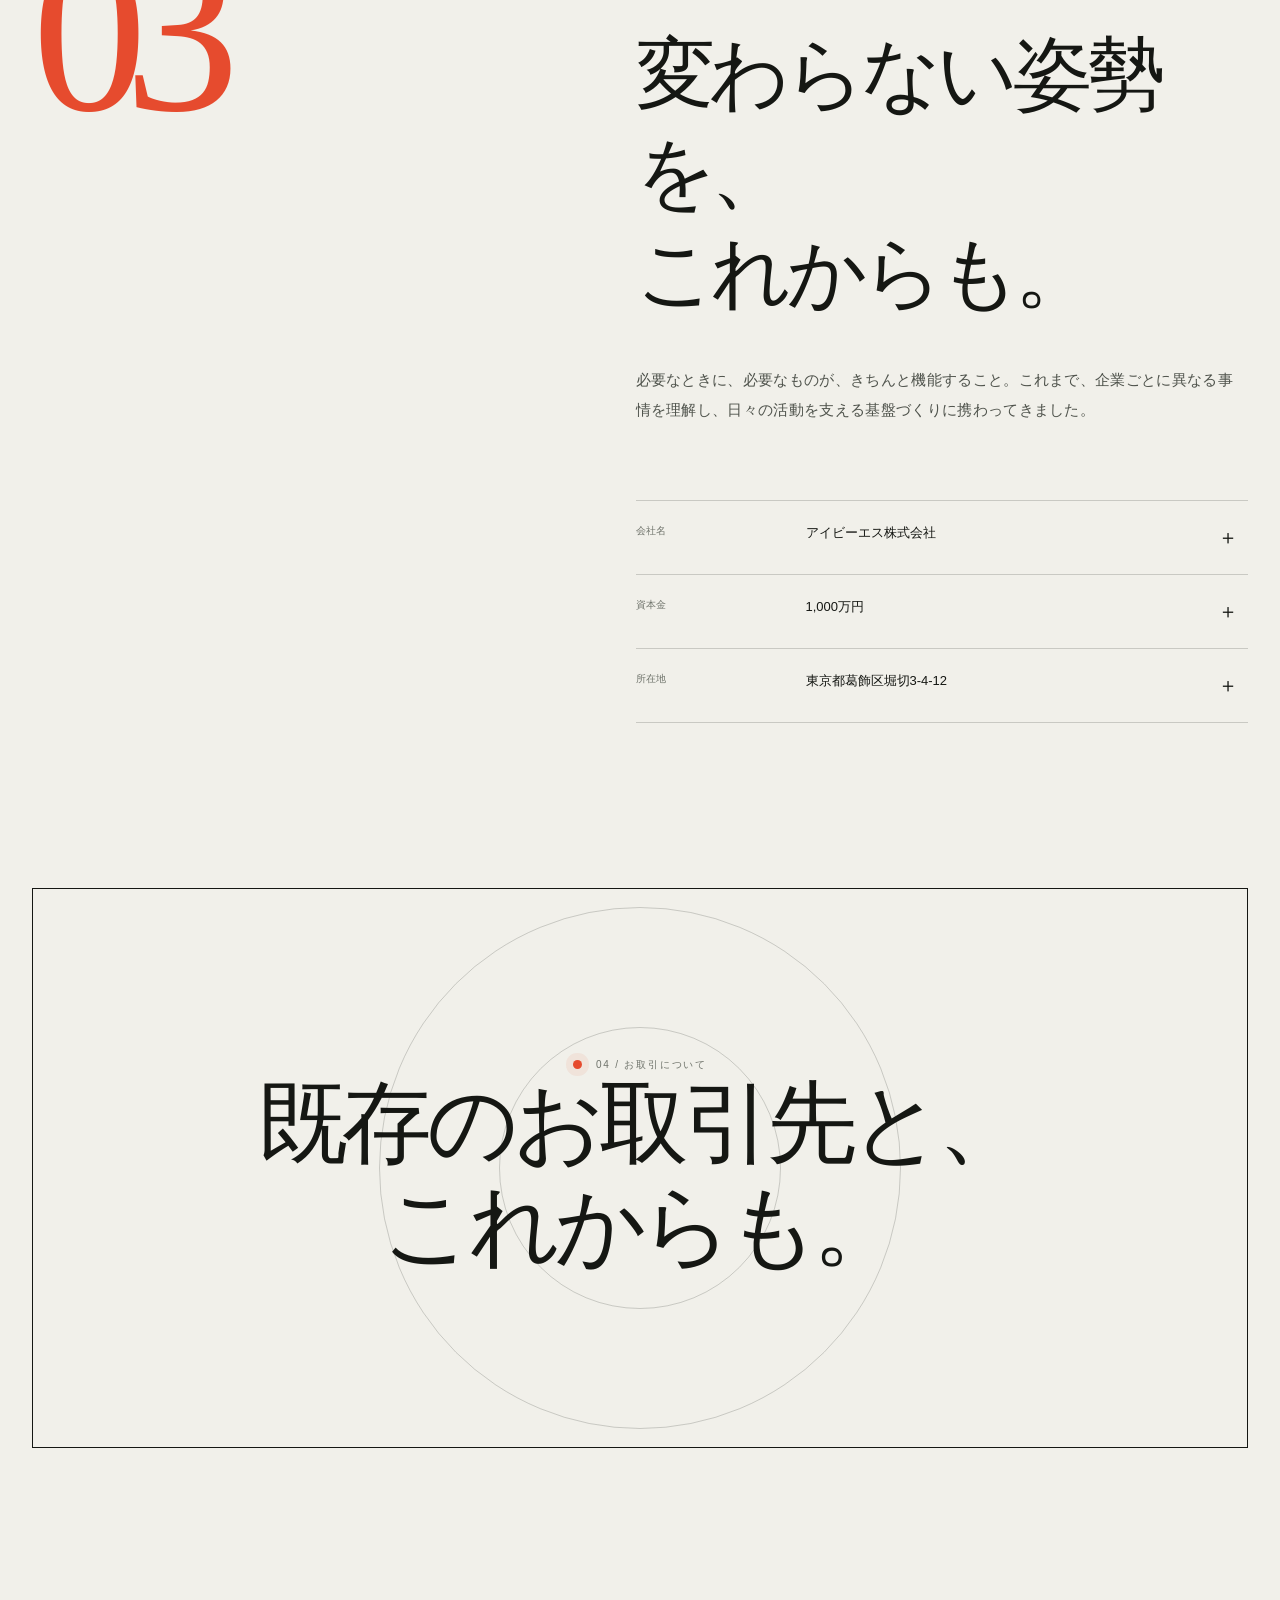
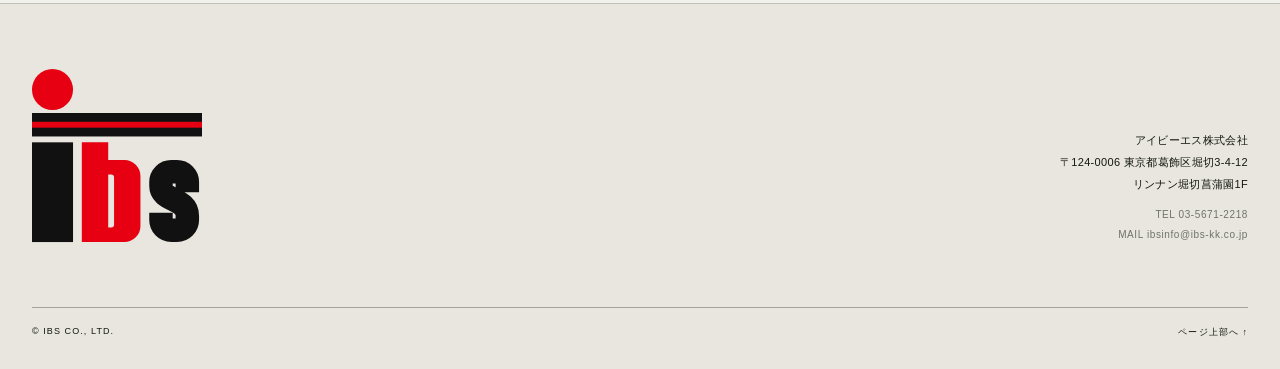
==== commit 7e085ac3: "Update: client feedback (logo, contact, notices, map) Co-Authored-By: Claude Opus 5 (1M context) <no" ====
--- a/index.html
+++ b/index.html
@@ -1,30 +1,11 @@
 <!doctype html>
 <html lang="ja"><head><meta name="robots" content="noindex,nofollow"><meta charset="utf-8"><meta name="viewport" content="width=device-width,initial-scale=1"><meta name="description" content="アイビーエス株式会社。環境、仕組み、長く続く関係を通じて企業活動の背景を支えます。"><meta name="theme-color" content="#f1f0ea"><title>IBS — 働く日常の背景を整える</title><link rel="stylesheet" href="styles.css"><link rel="stylesheet" href="menu.css"><script src="menu.js" defer></script></head><body><div class="progress" aria-hidden="true"></div><div class="cursor" aria-hidden="true"></div>
-<header><div class="wrap head"><a class="brand" href="index.html"><strong>IBS</strong><small>IBS CO., LTD.</small></a><div class="head-note">企業活動の背景を支える</div><nav class="nav"><a class="active" href="index.html">ホーム</a><a class="" href="aboutus.html">会社概要</a><a class="" href="description.html">事業内容</a><a class="" href="access.html">アクセス</a><a href="#contact">お問い合わせ</a></nav><button class="hamburger" type="button" aria-label="メニューを開く" aria-expanded="false" aria-controls="mobile-menu"><span></span><span></span><span></span></button></div></header><div class="mobile-menu" id="mobile-menu" aria-hidden="true"><nav aria-label="モバイルナビゲーション"><a href="index.html">ホーム</a><a href="aboutus.html">会社概要</a><a href="description.html">事業内容</a><a href="access.html">アクセス</a><a href="#contact">お問い合わせ</a></nav><small>IBS CO., LTD.</small></div><main>
+<header><div class="wrap head"><a class="brand" href="index.html"><img class="brand-mark" src="assets/ibs-logo.svg" alt="IBS アイビーエス株式会社" width="34" height="35"><small>IBS CO., LTD.</small></a><div class="head-note">企業活動の背景を支える</div><nav class="nav"><a class="active" href="index.html">ホーム</a><a class="" href="aboutus.html">会社概要</a><a class="" href="description.html">事業内容</a><a class="" href="access.html">アクセス</a></nav><button class="hamburger" type="button" aria-label="メニューを開く" aria-expanded="false" aria-controls="mobile-menu"><span></span><span></span><span></span></button></div></header><div class="mobile-menu" id="mobile-menu" aria-hidden="true"><nav aria-label="モバイルナビゲーション"><a href="index.html">ホーム</a><a href="aboutus.html">会社概要</a><a href="description.html">事業内容</a><a href="access.html">アクセス</a></nav><small>IBS CO., LTD.</small></div><main>
 <section class="hero wrap" id="top"><div class="hero-grid"><div class="hero-copy"><div><div class="eyebrow">東京都葛飾区</div><h1 class="hero-title"><span class="line"><span>働く日常の、</span></span><span class="line"><span>背景を</span></span><span class="line"><span><em>整える。</em></span></span></h1></div><div class="hero-bottom"><p class="hero-lead">目に見える成果の、その手前にあるもの。<br>環境、仕組み、そして長く続く関係を、静かな実行力で支えています。</p><div class="since">IBS<small>TOKYO</small></div></div></div><div class="hero-visual"><img src="assets/hero-grid.jpg" alt="幾何学的な窓が連なる現代建築"><div class="visual-caption"><span>静かな継続性</span><span>IBS / TOKYO</span></div></div></div><div class="side-label">SCROLL TO DISCOVER</div></section>
 <div class="marquee" aria-hidden="true"><div class="marquee-track"><span>環境を整える</span><i></i><span>業務をつなぐ</span><i></i><span>日常を止めない</span><i></i><span>関係を育てる</span><i></i><span>環境を整える</span><i></i><span>業務をつなぐ</span><i></i><span>日常を止めない</span><i></i><span>関係を育てる</span><i></i></div></div>
 <section class="section wrap"><div class="section-grid"><div class="section-index reveal">01 / 私たちの姿勢<b></b></div><div><h2 class="jp-heading reveal">見えないところを、<br><em>丁寧に。</em></h2><p class="body-large reveal">人と場所、設備と情報。個別のものを届けるだけではなく、それぞれが無理なくつながり、仕事が続いていく状態を整えます。</p><p class="body-small reveal">目立つことより、必要なときに必要なものが正しく機能すること。アイビーエスが大切にしてきたのは、その当たり前を積み重ねることです。</p></div></div></section>
 <section class="domains"><div class="wrap"><div class="domain-head"><div><div class="eyebrow inverse reveal">02 / 支えているもの</div><h2 class="jp-heading reveal">仕事の背景にある、<br>三つの要素。</h2></div><p class="reveal">明確に区切れない領域にこそ、本質的な課題があります。製品やサービスの名称ではなく、企業活動を成り立たせる関係性から考えます。</p></div><div class="domain-list"><article class="domain-item reveal"><span class="domain-no">01</span><h3>環境</h3><p>人と組織が自然に機能するための、空間と道具のあり方。</p><span class="domain-arrow">↗</span></article><article class="domain-item reveal"><span class="domain-no">02</span><h3>仕組み</h3><p>情報と設備が無理なくつながり、日常が止まらないための基盤。</p><span class="domain-arrow">↗</span></article><article class="domain-item reveal"><span class="domain-no">03</span><h3>関係</h3><p>時間の蓄積から生まれる理解と、長く続く信頼。</p><span class="domain-arrow">↗</span></article></div></div></section>
 <section class="history wrap"><div class="history-grid"><div class="big-year reveal">03</div><div class="history-copy"><div class="section-index reveal">03 / 会社について<b></b></div><h2 class="jp-heading reveal">変わらない姿勢を、<br>これからも。</h2><p class="body-small reveal">必要なときに、必要なものが、きちんと機能すること。これまで、企業ごとに異なる事情を理解し、日々の活動を支える基盤づくりに携わってきました。</p><div class="accordion reveal"><div class="acc-item"><button class="acc-button" type="button" aria-expanded="false"><small>会社名</small><span>アイビーエス株式会社</span><i>＋</i></button><div class="acc-panel"><p>英文表記：IBS Co., Ltd.</p></div></div><div class="acc-item"><button class="acc-button" type="button" aria-expanded="false"><small>資本金</small><span>1,000万円</span><i>＋</i></button><div class="acc-panel"><p>企業活動の基盤に関わる領域を中心に取り組んでいます。</p></div></div><div class="acc-item"><button class="acc-button" type="button" aria-expanded="false"><small>所在地</small><span>東京都葛飾区堀切3-4-12</span><i>＋</i></button><div class="acc-panel"><p>リンナン堀切菖蒲園1F／京成本線「堀切菖蒲園」駅より徒歩5分</p></div></div></div></div></div></section>
-<section class="notice wrap"><div class="notice-box reveal"><div class="notice-inner"><div class="eyebrow" style="justify-content:center">04 / お取引について</div><h2 class="jp-heading">既存のお取引先と、<br>これからも。</h2><p>私たちは既存のお取引先との継続的な関係に注力しています。本サイトを通じた新規のお取引、一般のお客様からのご依頼、営業・協業提案は受け付けておりません。</p><span class="tag">既存取引先・関係者向け</span></div></div></section>
+<section class="notice wrap"><div class="notice-box reveal"><div class="notice-inner"><div class="eyebrow" style="justify-content:center">04 / お取引について</div><h2 class="jp-heading">既存のお取引先と、<br>これからも。</h2></div></div></section>
 </main>
-<section class="ibs-contact" id="contact" aria-labelledby="ibs-contact-title">
-  <div class="ibs-contact__wrap">
-    <div class="ibs-contact__intro">
-      <span class="ibs-contact__eyebrow">CONTACT / お問い合わせ</span>
-      <h2 id="ibs-contact-title">ご連絡は、<br>メールで承ります。</h2>
-      <p>既存取引先・関係者の方は、下記メールアドレスへご連絡ください。</p>
-    </div>
-    <div class="ibs-contact__card">
-      <span class="ibs-contact__label">お問い合わせ先メールアドレス</span>
-      <a class="ibs-contact__email" href="mailto:ibsinfo@ibs-kk.co.jp?subject=%E3%81%8A%E5%95%8F%E3%81%84%E5%90%88%E3%82%8F%E3%81%9B">ibsinfo@ibs-kk.co.jp</a>
-      <div class="ibs-contact__actions">
-        <button class="ibs-contact__button ibs-contact__button--copy" type="button" data-copy-email="ibsinfo@ibs-kk.co.jp">コピーする</button>
-        <a class="ibs-contact__button ibs-contact__button--mail" href="mailto:ibsinfo@ibs-kk.co.jp?subject=%E3%81%8A%E5%95%8F%E3%81%84%E5%90%88%E3%82%8F%E3%81%9B">メールソフトを起動して送る</a>
-      </div>
-      <p class="ibs-contact__status" aria-live="polite"></p>
-    </div>
-  </div>
-</section>
-<footer><div class="wrap"><div class="footer-main"><div class="footer-logo">IBS</div><div class="footer-info">アイビーエス株式会社<br>〒124-0006 東京都葛飾区堀切3-4-12<br>リンナン堀切菖蒲園1F</div></div><div class="footer-bottom"><span>© IBS CO., LTD.</span><button class="to-top" type="button">ページ上部へ ↑</button></div></div></footer><script src="site.js"></script><script src="contact.js"></script>
-</body></html>+<footer><div class="wrap"><div class="footer-main"><div class="footer-logo"><img src="assets/ibs-logo.svg" alt="IBS"></div><div class="footer-info">アイビーエス株式会社<br>〒124-0006 東京都葛飾区堀切3-4-12<br>リンナン堀切菖蒲園1F<span class="footer-contact">TEL 03-5671-2218<br>MAIL ibsinfo@ibs-kk.co.jp</span></div></div><div class="footer-bottom"><span>© IBS CO., LTD.</span><button class="to-top" type="button">ページ上部へ ↑</button></div></div></footer><script src="site.js"></script></body></html>
--- a/styles.css
+++ b/styles.css
@@ -27,8 +27,8 @@
 header{position:fixed;inset:0 0 auto;z-index:1200;background:rgba(241,240,234,.76);backdrop-filter:blur(18px);border-bottom:1px solid var(--line);transition:transform .45s var(--ease)}
 header.is-hidden{transform:translateY(-110%)}
 .head{height:84px;display:grid;grid-template-columns:1fr auto 1fr;align-items:center}
-.brand{display:inline-flex;align-items:baseline;gap:11px;width:max-content}
-.brand strong{font-size:28px;line-height:1;font-weight:800;letter-spacing:-.09em}
+.brand{display:inline-flex;align-items:center;gap:11px;width:max-content}
+.brand-mark{display:block;width:34px;height:auto}
 .brand small{font-size:8px;letter-spacing:.2em;color:var(--muted)}
 .head-note{font-size:10px;letter-spacing:.2em;color:var(--muted)}
 .nav{justify-self:end;display:flex;gap:28px;font-size:11px}
@@ -117,10 +117,11 @@
 .notice-inner p{max-width:670px;margin:28px auto 0;font-size:13px;line-height:2}
 .tag{display:inline-flex;margin-top:28px;padding:12px 18px;background:var(--ink);color:var(--light);font-size:9px;letter-spacing:.16em}
 
-footer{background:var(--accent);padding:65px 0 30px}
+footer{background:var(--paper-2);border-top:1px solid var(--line);padding:65px 0 30px}
 .footer-main{display:grid;grid-template-columns:1fr auto;gap:50px;align-items:end}
-.footer-logo{font-size:clamp(120px,24vw,350px);font-weight:800;line-height:.62;letter-spacing:-.12em}
+.footer-logo img{display:block;width:clamp(90px,14vw,170px);height:auto}
 .footer-info{text-align:right;font-size:11px;line-height:2}
+.footer-contact{display:block;margin-top:10px;color:var(--muted);font-size:10px;letter-spacing:.06em}
 .footer-bottom{margin-top:62px;padding-top:18px;border-top:1px solid rgba(21,23,19,.32);display:flex;justify-content:space-between;gap:30px;font-size:9px;letter-spacing:.12em}
 .to-top{border:0;background:none;cursor:pointer;padding:0;font-size:inherit;letter-spacing:inherit}
 
@@ -155,6 +156,7 @@
 .scope-card:hover p{color:#b8bbb4}
 .scope-card i{position:absolute;right:28px;bottom:26px;font-style:normal;font-size:24px}
 .access-layout{display:grid;grid-template-columns:1fr 1fr;gap:7vw}
+.access-layout>*{min-width:0}
 .address h2{margin:42px 0;font-family:"Yu Mincho","Hiragino Mincho ProN",serif;font-size:clamp(34px,4.6vw,66px);font-weight:500;line-height:1.4;letter-spacing:-.045em}
 .address h2 span{font-size:.62em;color:var(--muted)}
 .route{display:flex;justify-content:space-between;gap:30px;padding:23px 0;border-block:1px solid var(--line)}
@@ -162,13 +164,8 @@
 .route strong{text-align:right;font-size:14px;line-height:1.7}
 .map-link{display:inline-flex;margin-top:28px;padding:14px 18px;background:var(--ink);color:var(--light);font-size:10px;letter-spacing:.1em;transition:transform .35s var(--ease),background .35s}
 .map-link:hover{transform:translateY(-3px);background:var(--accent)}
-.map-art{min-height:540px;border-radius:300px 300px 8px 8px;background:var(--dark);position:relative;overflow:hidden;color:var(--light)}
-.map-grid{position:absolute;inset:-15%;background-image:linear-gradient(rgba(255,255,255,.12) 1px,transparent 1px),linear-gradient(90deg,rgba(255,255,255,.12) 1px,transparent 1px);background-size:54px 54px;transform:rotate(-9deg) scale(1.25)}
-.route-line{position:absolute;left:21%;bottom:29%;width:58%;height:2px;background:var(--accent);transform:rotate(-31deg);transform-origin:left}
-.station,.office{position:absolute;z-index:2;font-size:10px;letter-spacing:.12em}
-.station{left:13%;bottom:17%;color:#b2b5ae}
-.office{right:16%;top:23%;width:74px;height:74px;border-radius:50%;background:var(--accent);display:grid;place-items:center;font-size:15px}
-.map-time{position:absolute;right:8%;bottom:8%;font-family:Georgia,serif;font-size:52px;color:rgba(255,255,255,.2)}
+.map-embed{min-height:540px;border-radius:8px;background:var(--paper-2);position:relative;overflow:hidden;border:1px solid var(--line)}
+.map-embed iframe{position:absolute;inset:0;width:100%;height:100%;border:0}
 
 .reveal{opacity:0;transform:translateY(42px);transition:opacity .95s var(--ease),transform .95s var(--ease)}
 .reveal.visible{opacity:1;transform:none}
@@ -181,7 +178,7 @@
   .domain-head{grid-template-columns:1fr}.domain-list{margin-top:40px}.domain-item{grid-template-columns:55px 1fr 30px;padding:28px 0}.domain-item p{grid-column:2 / -1}.domain-item:hover{padding-inline:16px}
   .big-year{position:static;margin-bottom:50px}.notice{padding-bottom:105px}.notice-box{min-height:500px}
   .page-hero{padding-top:110px}.page-hero-grid{min-height:auto}.page-image{height:100vw;min-height:0;margin-top:40px}
-  .scope-grid{grid-template-columns:1fr}.map-art{min-height:500px}.cursor{display:none}
+  .scope-grid{grid-template-columns:1fr}.map-embed{min-height:420px}.cursor{display:none}
 }
 @media(max-width:620px){
   .wrap{width:calc(100% - 28px)}
@@ -197,22 +194,3 @@
 }
 @media(prefers-reduced-motion:reduce){*,*::before,*::after{scroll-behavior:auto!important;animation-duration:.01ms!important;animation-iteration-count:1!important;transition-duration:.01ms!important}}
 
-:root{--contact-bg:#171916;--contact-panel:rgba(245,243,237,.055);--contact-text:#f5f3ed;--contact-muted:#aeb2aa;--contact-line:rgba(245,243,237,.18);--contact-accent:#e64b2e;--contact-accent-text:#fff;--contact-glow:rgba(230,75,46,.17)}
-
-/* IBS contact block */
-.ibs-contact{position:relative;z-index:5;padding:96px 0;border-top:1px solid var(--contact-line);border-bottom:1px solid var(--contact-line);background:var(--contact-bg);color:var(--contact-text);overflow:hidden}
-.ibs-contact::before{content:"";position:absolute;width:520px;height:520px;border-radius:50%;right:-180px;top:-270px;background:radial-gradient(circle,var(--contact-glow),transparent 67%);pointer-events:none}
-.ibs-contact__wrap{position:relative;width:min(1280px,calc(100% - 48px));margin:auto;display:grid;grid-template-columns:.9fr 1.1fr;gap:7vw;align-items:center}
-.ibs-contact__eyebrow{display:inline-flex;align-items:center;gap:12px;font-size:10px;letter-spacing:.2em;text-transform:uppercase;color:var(--contact-muted)}
-.ibs-contact__eyebrow::before{content:"";width:38px;height:1px;background:var(--contact-accent)}
-.ibs-contact__intro h2{margin:22px 0 20px;font-family:"Yu Mincho","Hiragino Mincho ProN","Noto Serif JP",serif;font-size:clamp(38px,5vw,70px);font-weight:400;line-height:1.12;letter-spacing:-.055em}
-.ibs-contact__intro p{max-width:560px;margin:0;color:var(--contact-muted);font-size:14px;line-height:2}
-.ibs-contact__card{position:relative;padding:30px;border:1px solid var(--contact-line);background:var(--contact-panel);backdrop-filter:blur(16px);box-shadow:0 24px 70px rgba(0,0,0,.18)}
-.ibs-contact__label{display:block;margin-bottom:13px;color:var(--contact-muted);font-size:10px;letter-spacing:.16em}
-.ibs-contact__email{display:inline-block;max-width:100%;font-size:clamp(22px,3vw,42px);line-height:1.25;letter-spacing:-.035em;overflow-wrap:anywhere;border-bottom:1px solid var(--contact-accent);padding-bottom:5px}
-.ibs-contact__actions{display:flex;flex-wrap:wrap;gap:10px;margin-top:28px}
-.ibs-contact__button{min-height:48px;display:inline-flex;align-items:center;justify-content:center;padding:12px 18px;border:1px solid var(--contact-line);background:transparent;color:var(--contact-text);font-size:12px;letter-spacing:.06em;cursor:pointer;transition:transform .3s ease,background .3s ease,color .3s ease,border-color .3s ease}
-.ibs-contact__button:hover{transform:translateY(-2px);border-color:var(--contact-accent)}
-.ibs-contact__button--mail{background:var(--contact-accent);border-color:var(--contact-accent);color:var(--contact-accent-text)}
-.ibs-contact__status{height:1.5em;margin:12px 0 0;color:var(--contact-accent);font-size:11px;letter-spacing:.08em}
-@media(max-width:820px){.ibs-contact{padding:74px 0}.ibs-contact__wrap{width:calc(100% - 32px);grid-template-columns:1fr;gap:40px}.ibs-contact__card{padding:24px 20px}.ibs-contact__actions{display:grid}.ibs-contact__button{width:100%}}
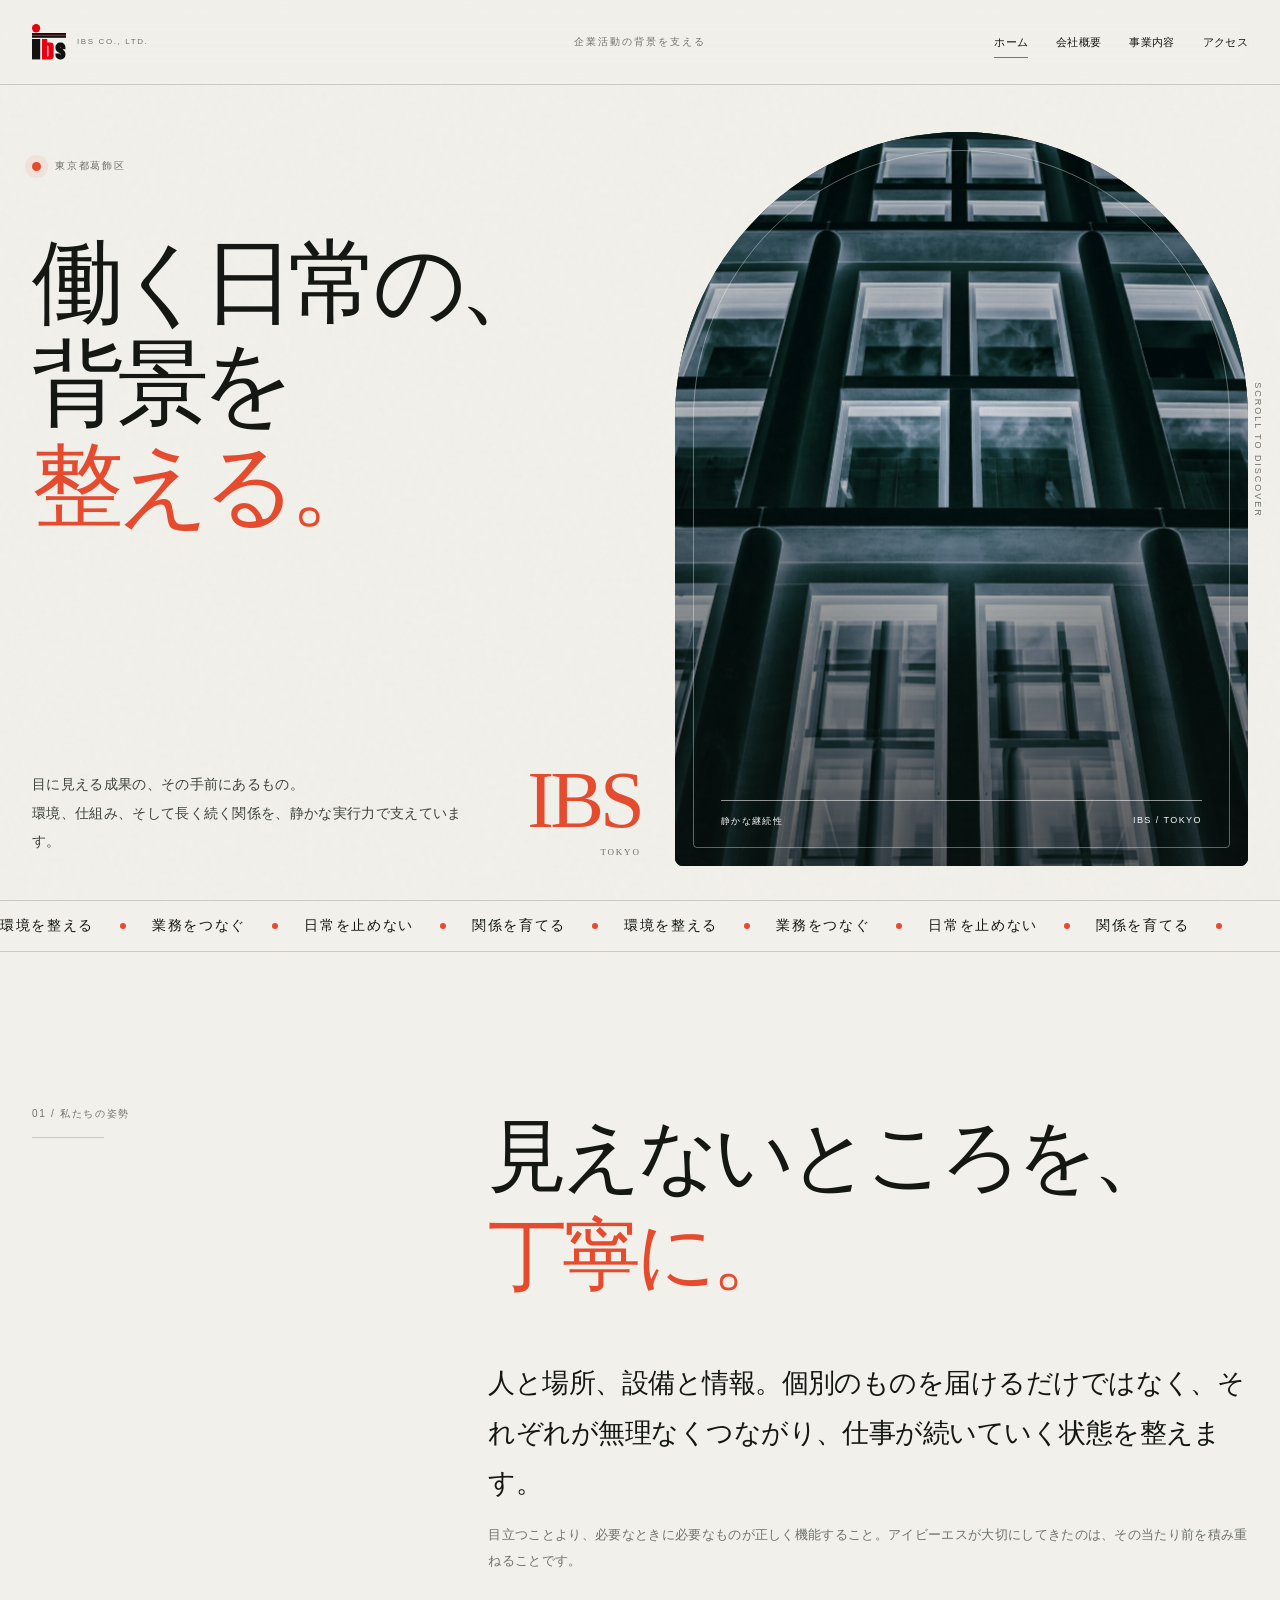
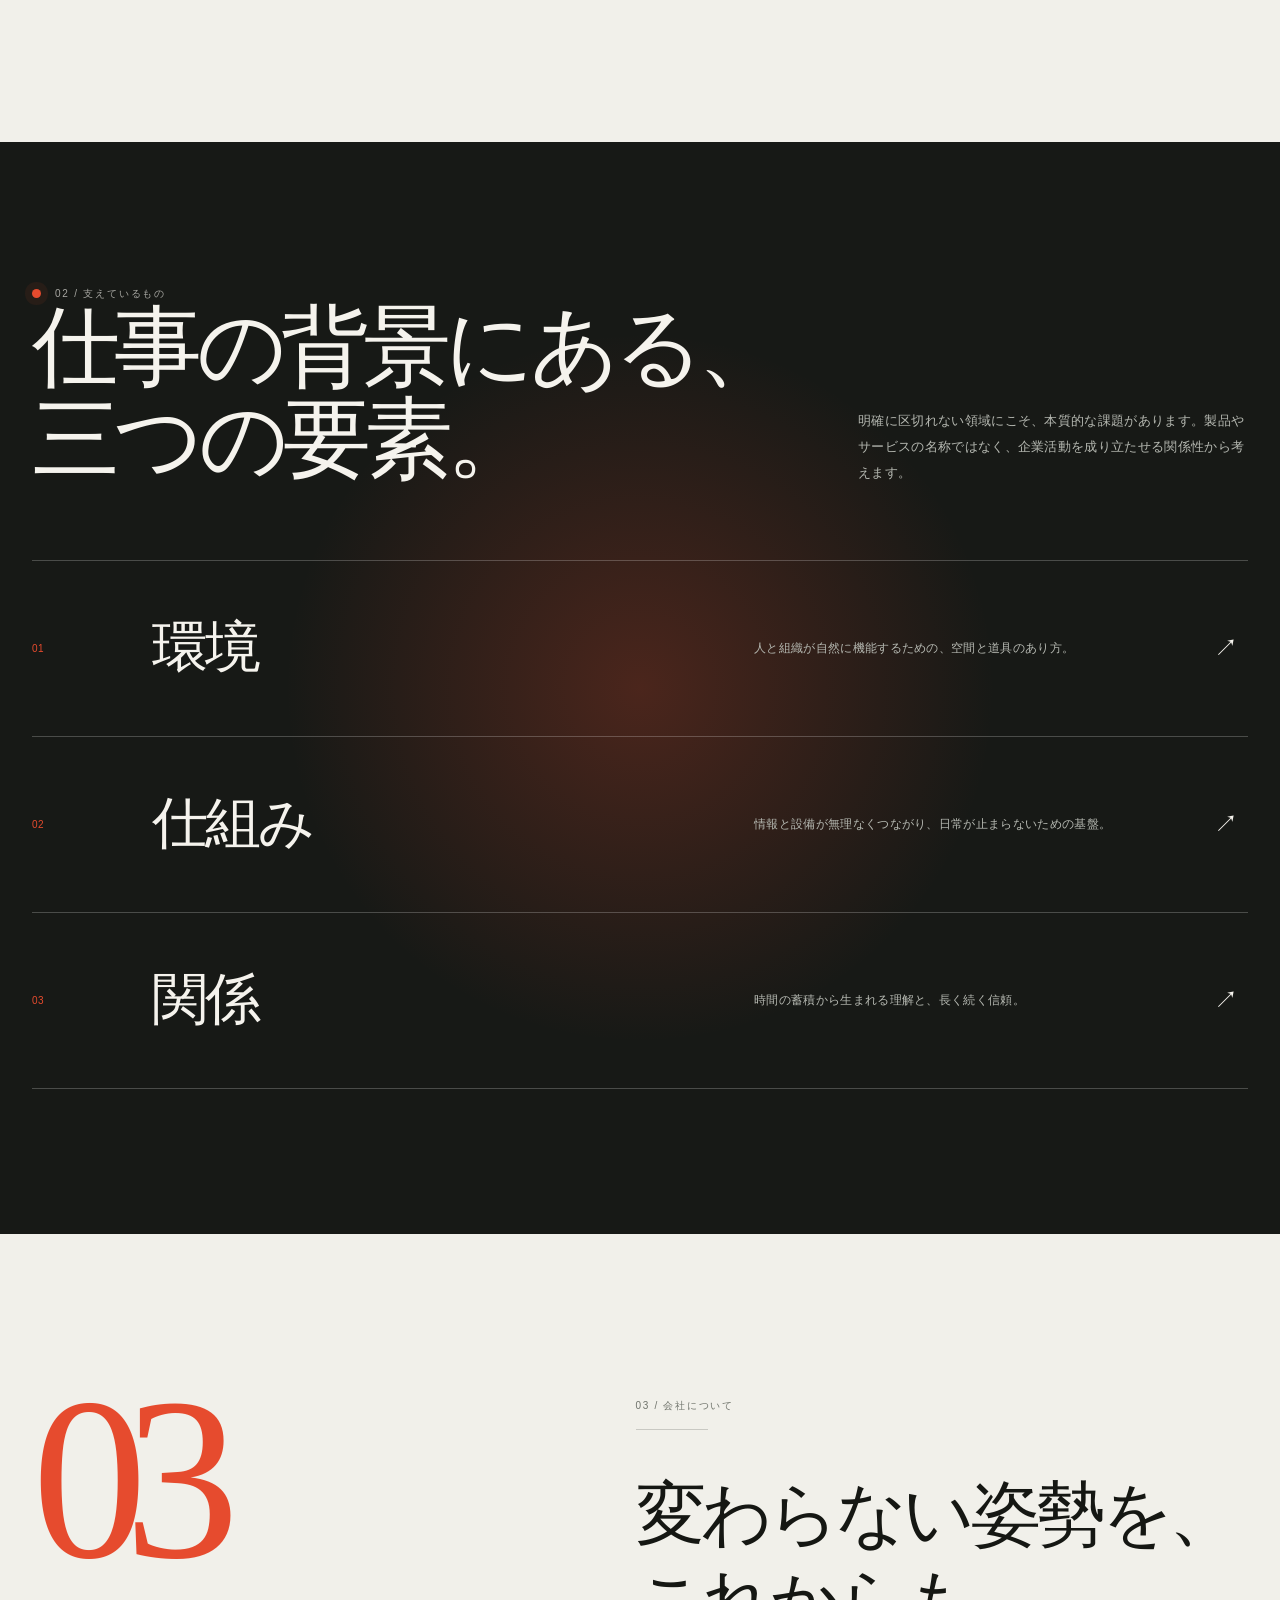
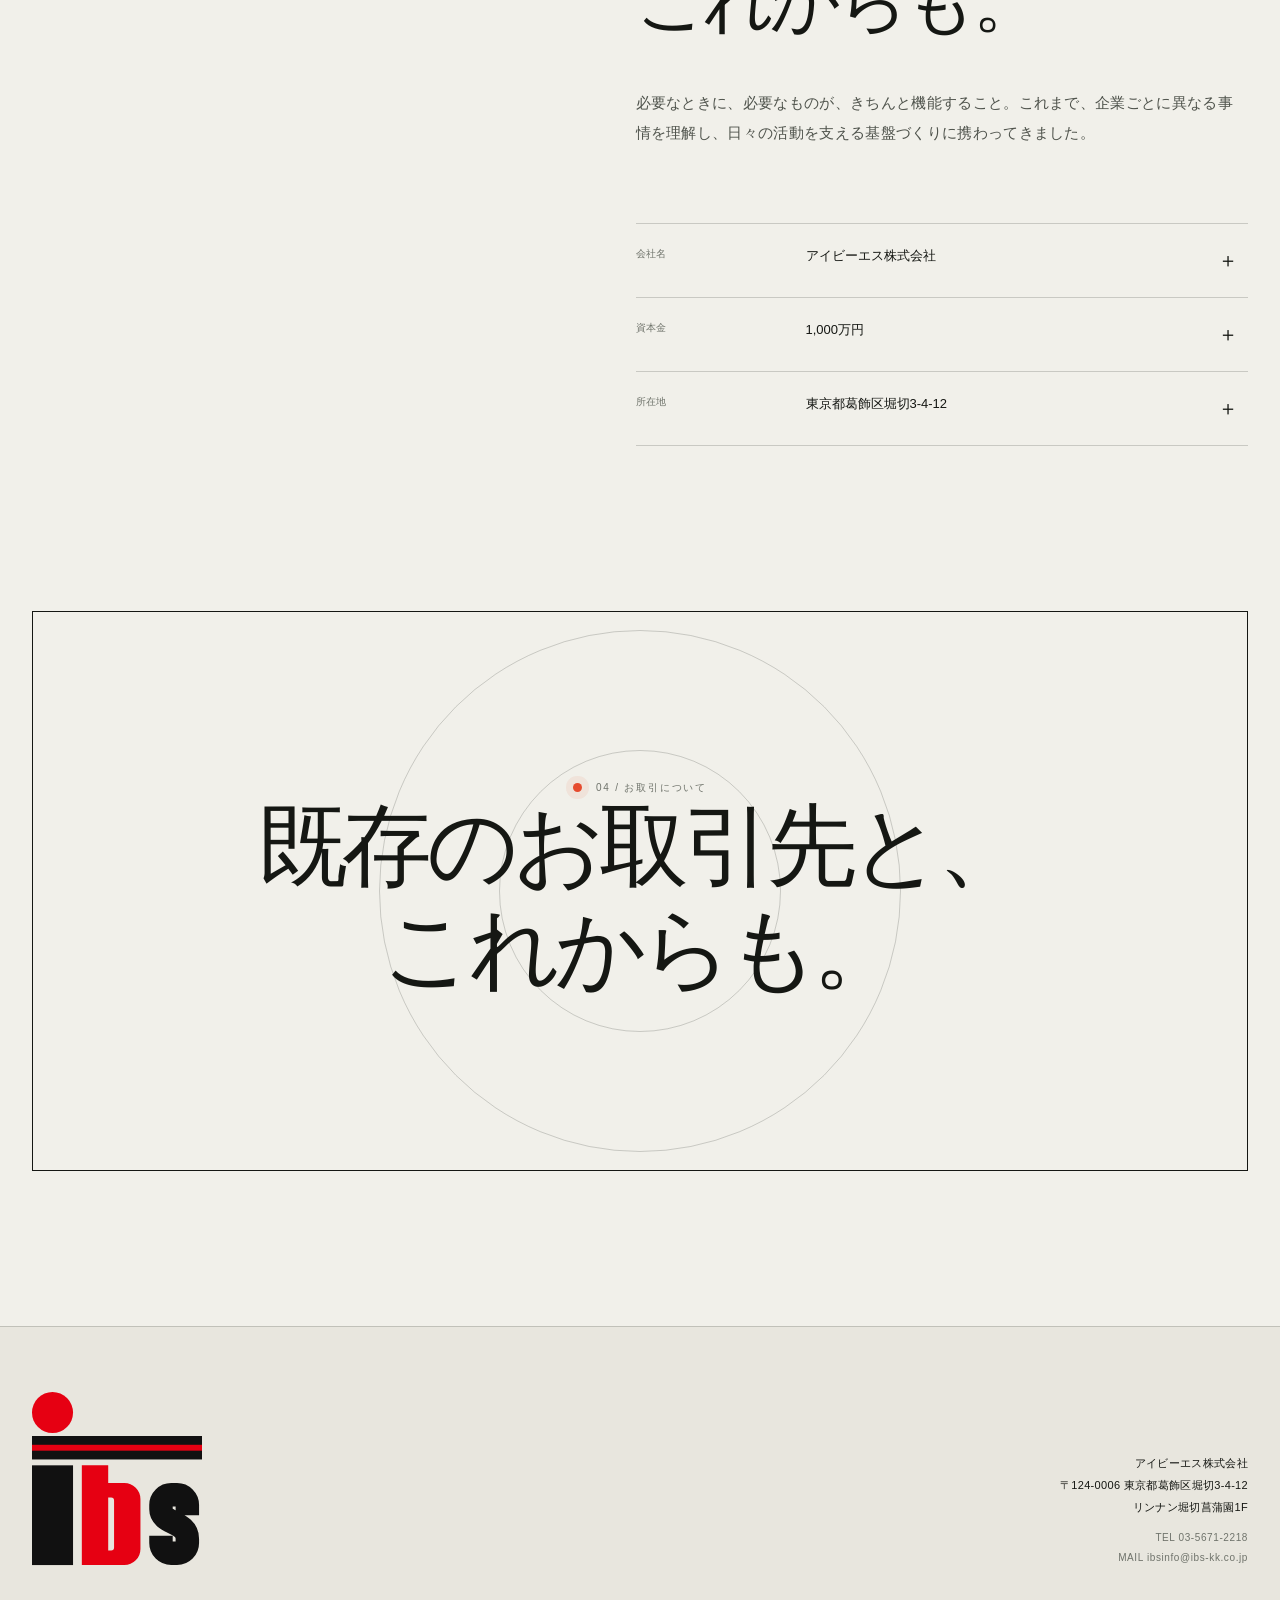
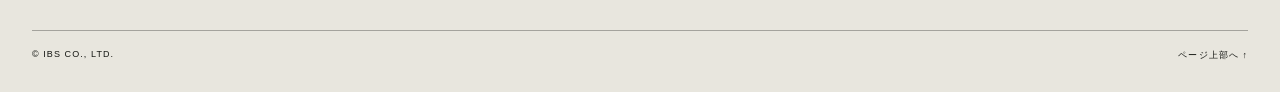
==== commit 0809ea7e: "Fix heading line breaks with CSS size caps; bust asset cache Co-Authored-By: Claude Opus 5 (1M conte" ====
--- a/index.html
+++ b/index.html
@@ -1,11 +1,175 @@
 <!doctype html>
-<html lang="ja"><head><meta name="robots" content="noindex,nofollow"><meta charset="utf-8"><meta name="viewport" content="width=device-width,initial-scale=1"><meta name="description" content="アイビーエス株式会社。環境、仕組み、長く続く関係を通じて企業活動の背景を支えます。"><meta name="theme-color" content="#f1f0ea"><title>IBS — 働く日常の背景を整える</title><link rel="stylesheet" href="styles.css"><link rel="stylesheet" href="menu.css"><script src="menu.js" defer></script></head><body><div class="progress" aria-hidden="true"></div><div class="cursor" aria-hidden="true"></div>
-<header><div class="wrap head"><a class="brand" href="index.html"><img class="brand-mark" src="assets/ibs-logo.svg" alt="IBS アイビーエス株式会社" width="34" height="35"><small>IBS CO., LTD.</small></a><div class="head-note">企業活動の背景を支える</div><nav class="nav"><a class="active" href="index.html">ホーム</a><a class="" href="aboutus.html">会社概要</a><a class="" href="description.html">事業内容</a><a class="" href="access.html">アクセス</a></nav><button class="hamburger" type="button" aria-label="メニューを開く" aria-expanded="false" aria-controls="mobile-menu"><span></span><span></span><span></span></button></div></header><div class="mobile-menu" id="mobile-menu" aria-hidden="true"><nav aria-label="モバイルナビゲーション"><a href="index.html">ホーム</a><a href="aboutus.html">会社概要</a><a href="description.html">事業内容</a><a href="access.html">アクセス</a></nav><small>IBS CO., LTD.</small></div><main>
-<section class="hero wrap" id="top"><div class="hero-grid"><div class="hero-copy"><div><div class="eyebrow">東京都葛飾区</div><h1 class="hero-title"><span class="line"><span>働く日常の、</span></span><span class="line"><span>背景を</span></span><span class="line"><span><em>整える。</em></span></span></h1></div><div class="hero-bottom"><p class="hero-lead">目に見える成果の、その手前にあるもの。<br>環境、仕組み、そして長く続く関係を、静かな実行力で支えています。</p><div class="since">IBS<small>TOKYO</small></div></div></div><div class="hero-visual"><img src="assets/hero-grid.jpg" alt="幾何学的な窓が連なる現代建築"><div class="visual-caption"><span>静かな継続性</span><span>IBS / TOKYO</span></div></div></div><div class="side-label">SCROLL TO DISCOVER</div></section>
-<div class="marquee" aria-hidden="true"><div class="marquee-track"><span>環境を整える</span><i></i><span>業務をつなぐ</span><i></i><span>日常を止めない</span><i></i><span>関係を育てる</span><i></i><span>環境を整える</span><i></i><span>業務をつなぐ</span><i></i><span>日常を止めない</span><i></i><span>関係を育てる</span><i></i></div></div>
-<section class="section wrap"><div class="section-grid"><div class="section-index reveal">01 / 私たちの姿勢<b></b></div><div><h2 class="jp-heading reveal">見えないところを、<br><em>丁寧に。</em></h2><p class="body-large reveal">人と場所、設備と情報。個別のものを届けるだけではなく、それぞれが無理なくつながり、仕事が続いていく状態を整えます。</p><p class="body-small reveal">目立つことより、必要なときに必要なものが正しく機能すること。アイビーエスが大切にしてきたのは、その当たり前を積み重ねることです。</p></div></div></section>
-<section class="domains"><div class="wrap"><div class="domain-head"><div><div class="eyebrow inverse reveal">02 / 支えているもの</div><h2 class="jp-heading reveal">仕事の背景にある、<br>三つの要素。</h2></div><p class="reveal">明確に区切れない領域にこそ、本質的な課題があります。製品やサービスの名称ではなく、企業活動を成り立たせる関係性から考えます。</p></div><div class="domain-list"><article class="domain-item reveal"><span class="domain-no">01</span><h3>環境</h3><p>人と組織が自然に機能するための、空間と道具のあり方。</p><span class="domain-arrow">↗</span></article><article class="domain-item reveal"><span class="domain-no">02</span><h3>仕組み</h3><p>情報と設備が無理なくつながり、日常が止まらないための基盤。</p><span class="domain-arrow">↗</span></article><article class="domain-item reveal"><span class="domain-no">03</span><h3>関係</h3><p>時間の蓄積から生まれる理解と、長く続く信頼。</p><span class="domain-arrow">↗</span></article></div></div></section>
-<section class="history wrap"><div class="history-grid"><div class="big-year reveal">03</div><div class="history-copy"><div class="section-index reveal">03 / 会社について<b></b></div><h2 class="jp-heading reveal">変わらない姿勢を、<br>これからも。</h2><p class="body-small reveal">必要なときに、必要なものが、きちんと機能すること。これまで、企業ごとに異なる事情を理解し、日々の活動を支える基盤づくりに携わってきました。</p><div class="accordion reveal"><div class="acc-item"><button class="acc-button" type="button" aria-expanded="false"><small>会社名</small><span>アイビーエス株式会社</span><i>＋</i></button><div class="acc-panel"><p>英文表記：IBS Co., Ltd.</p></div></div><div class="acc-item"><button class="acc-button" type="button" aria-expanded="false"><small>資本金</small><span>1,000万円</span><i>＋</i></button><div class="acc-panel"><p>企業活動の基盤に関わる領域を中心に取り組んでいます。</p></div></div><div class="acc-item"><button class="acc-button" type="button" aria-expanded="false"><small>所在地</small><span>東京都葛飾区堀切3-4-12</span><i>＋</i></button><div class="acc-panel"><p>リンナン堀切菖蒲園1F／京成本線「堀切菖蒲園」駅より徒歩5分</p></div></div></div></div></div></section>
-<section class="notice wrap"><div class="notice-box reveal"><div class="notice-inner"><div class="eyebrow" style="justify-content:center">04 / お取引について</div><h2 class="jp-heading">既存のお取引先と、<br>これからも。</h2></div></div></section>
-</main>
-<footer><div class="wrap"><div class="footer-main"><div class="footer-logo"><img src="assets/ibs-logo.svg" alt="IBS"></div><div class="footer-info">アイビーエス株式会社<br>〒124-0006 東京都葛飾区堀切3-4-12<br>リンナン堀切菖蒲園1F<span class="footer-contact">TEL 03-5671-2218<br>MAIL ibsinfo@ibs-kk.co.jp</span></div></div><div class="footer-bottom"><span>© IBS CO., LTD.</span><button class="to-top" type="button">ページ上部へ ↑</button></div></div></footer><script src="site.js"></script></body></html>+<html lang="ja">
+<head><meta name="robots" content="noindex,nofollow">
+  <meta charset="utf-8">
+  <meta name="viewport" content="width=device-width,initial-scale=1">
+  <meta name="description" content="アイビーエス株式会社。環境、仕組み、長く続く関係を通じて企業活動の背景を支えます。">
+  <meta name="theme-color" content="#f1f0ea">
+  <title>IBS — 働く日常の背景を整える</title>
+  <link rel="stylesheet" href="styles.css?v=3">
+  <link rel="stylesheet" href="menu.css?v=3">
+  <script src="menu.js?v=3" defer></script>
+</head>
+<body>
+  <div class="progress" aria-hidden="true"></div>
+  <div class="cursor" aria-hidden="true"></div>
+
+  <header>
+    <div class="wrap head">
+      <a class="brand" href="index.html"><img class="brand-mark" src="assets/ibs-logo.svg" alt="IBS アイビーエス株式会社" width="34" height="35"><small>IBS CO., LTD.</small></a>
+      <div class="head-note">企業活動の背景を支える</div>
+      <nav class="nav">
+        <a class="active" href="index.html">ホーム</a>
+        <a class="" href="aboutus.html">会社概要</a>
+        <a class="" href="description.html">事業内容</a>
+        <a class="" href="access.html">アクセス</a>
+      </nav>
+      <button class="hamburger" type="button" aria-label="メニューを開く" aria-expanded="false" aria-controls="mobile-menu">
+        <span></span>
+        <span></span>
+        <span></span>
+      </button>
+    </div>
+  </header>
+
+  <div class="mobile-menu" id="mobile-menu" aria-hidden="true">
+    <nav aria-label="モバイルナビゲーション">
+      <a href="index.html">ホーム</a>
+      <a href="aboutus.html">会社概要</a>
+      <a href="description.html">事業内容</a>
+      <a href="access.html">アクセス</a>
+    </nav>
+    <small>IBS CO., LTD.</small>
+  </div>
+
+  <main>
+    <section class="hero wrap" id="top">
+      <div class="hero-grid">
+        <div class="hero-copy">
+          <div>
+            <div class="eyebrow">東京都葛飾区</div>
+            <h1 class="hero-title"><span class="line"><span>働く日常の、</span></span><span class="line"><span>背景を</span></span><span class="line"><span><em>整える。</em></span></span></h1>
+          </div>
+          <div class="hero-bottom">
+            <p class="hero-lead">目に見える成果の、その手前にあるもの。<br>環境、仕組み、そして長く続く関係を、静かな実行力で支えています。</p>
+            <div class="since">IBS<small>TOKYO</small></div>
+          </div>
+        </div>
+        <div class="hero-visual">
+          <img src="assets/hero-grid.jpg" alt="幾何学的な窓が連なる現代建築">
+          <div class="visual-caption">
+            <span>静かな継続性</span>
+            <span>IBS / TOKYO</span>
+          </div>
+        </div>
+      </div>
+      <div class="side-label">SCROLL TO DISCOVER</div>
+    </section>
+
+    <div class="marquee" aria-hidden="true">
+      <div class="marquee-track">
+        <span>環境を整える</span><i></i>
+        <span>業務をつなぐ</span><i></i>
+        <span>日常を止めない</span><i></i>
+        <span>関係を育てる</span><i></i>
+        <span>環境を整える</span><i></i>
+        <span>業務をつなぐ</span><i></i>
+        <span>日常を止めない</span><i></i>
+        <span>関係を育てる</span><i></i>
+      </div>
+    </div>
+
+    <section class="section wrap">
+      <div class="section-grid">
+        <div class="section-index reveal">01 / 私たちの姿勢<b></b></div>
+        <div>
+          <h2 class="jp-heading reveal">見えないところを、<br><em>丁寧に。</em></h2>
+          <p class="body-large reveal">人と場所、設備と情報。個別のものを届けるだけではなく、それぞれが無理なくつながり、仕事が続いていく状態を整えます。</p>
+          <p class="body-small reveal">目立つことより、必要なときに必要なものが正しく機能すること。アイビーエスが大切にしてきたのは、その当たり前を積み重ねることです。</p>
+        </div>
+      </div>
+    </section>
+
+    <section class="domains">
+      <div class="wrap">
+        <div class="domain-head">
+          <div>
+            <div class="eyebrow inverse reveal">02 / 支えているもの</div>
+            <h2 class="jp-heading reveal">仕事の背景にある、<br>三つの要素。</h2>
+          </div>
+          <p class="reveal">明確に区切れない領域にこそ、本質的な課題があります。製品やサービスの名称ではなく、企業活動を成り立たせる関係性から考えます。</p>
+        </div>
+        <div class="domain-list">
+          <article class="domain-item reveal">
+            <span class="domain-no">01</span>
+            <h3>環境</h3>
+            <p>人と組織が自然に機能するための、空間と道具のあり方。</p>
+            <span class="domain-arrow">↗</span>
+          </article>
+          <article class="domain-item reveal">
+            <span class="domain-no">02</span>
+            <h3>仕組み</h3>
+            <p>情報と設備が無理なくつながり、日常が止まらないための基盤。</p>
+            <span class="domain-arrow">↗</span>
+          </article>
+          <article class="domain-item reveal">
+            <span class="domain-no">03</span>
+            <h3>関係</h3>
+            <p>時間の蓄積から生まれる理解と、長く続く信頼。</p>
+            <span class="domain-arrow">↗</span>
+          </article>
+        </div>
+      </div>
+    </section>
+
+    <section class="history wrap">
+      <div class="history-grid">
+        <div class="big-year reveal">03</div>
+        <div class="history-copy">
+          <div class="section-index reveal">03 / 会社について<b></b></div>
+          <h2 class="jp-heading reveal">変わらない姿勢を、<br>これからも。</h2>
+          <p class="body-small reveal">必要なときに、必要なものが、きちんと機能すること。これまで、企業ごとに異なる事情を理解し、日々の活動を支える基盤づくりに携わってきました。</p>
+          <div class="accordion reveal">
+            <div class="acc-item">
+              <button class="acc-button" type="button" aria-expanded="false"><small>会社名</small><span>アイビーエス株式会社</span><i>＋</i></button>
+              <div class="acc-panel"><p>英文表記：IBS Co., Ltd.</p></div>
+            </div>
+            <div class="acc-item">
+              <button class="acc-button" type="button" aria-expanded="false"><small>資本金</small><span>1,000万円</span><i>＋</i></button>
+              <div class="acc-panel"><p>企業活動の基盤に関わる領域を中心に取り組んでいます。</p></div>
+            </div>
+            <div class="acc-item">
+              <button class="acc-button" type="button" aria-expanded="false"><small>所在地</small><span>東京都葛飾区堀切3-4-12</span><i>＋</i></button>
+              <div class="acc-panel"><p>リンナン堀切菖蒲園1F／京成本線「堀切菖蒲園」駅より徒歩5分</p></div>
+            </div>
+          </div>
+        </div>
+      </div>
+    </section>
+
+    <section class="notice wrap">
+      <div class="notice-box reveal">
+        <div class="notice-inner">
+          <div class="eyebrow" style="justify-content:center">04 / お取引について</div>
+          <h2 class="jp-heading">既存のお取引先と、<br>これからも。</h2>
+        </div>
+      </div>
+    </section>
+  </main>
+
+  <footer>
+    <div class="wrap">
+      <div class="footer-main">
+        <div class="footer-logo"><img src="assets/ibs-logo.svg" alt="IBS"></div>
+        <div class="footer-info">アイビーエス株式会社<br>〒124-0006 東京都葛飾区堀切3-4-12<br>リンナン堀切菖蒲園1F<span class="footer-contact">TEL 03-5671-2218<br>MAIL ibsinfo@ibs-kk.co.jp</span></div>
+      </div>
+      <div class="footer-bottom">
+        <span>© IBS CO., LTD.</span>
+        <button class="to-top" type="button">ページ上部へ ↑</button>
+      </div>
+    </div>
+  </footer>
+
+  <script src="site.js?v=3"></script>
+</body>
+</html>
--- a/styles.css
+++ b/styles.css
@@ -170,7 +170,15 @@
 .reveal{opacity:0;transform:translateY(42px);transition:opacity .95s var(--ease),transform .95s var(--ease)}
 .reveal.visible{opacity:1;transform:none}
 
+/* 見出しが途中で折り返さないよう、カラム幅から文字サイズの上限を計算 */
+@media(min-width:981px){
+  .domain-head .jp-heading{font-size:clamp(40px,calc((min(1480px,100vw - 64px) - 440px) / 8.8),125px)}
+  .history-copy .jp-heading{font-size:min(clamp(46px,6.2vw,92px),calc((min(1480px,100vw - 64px) - 8vw) * .55 / 8.8))}
+  .subsection-grid .jp-heading.is-long{font-size:min(clamp(45px,6vw,86px),calc((min(1480px,100vw - 64px) - 8vw) * .34 / 6.9))}
+  .notice-inner .jp-heading{font-size:clamp(48px,7vw,100px)}
+}
 @media(max-width:980px){
+  .domain-head .jp-heading{font-size:min(8.4vw,calc((100vw - 36px) / 8.8))}
   .wrap{width:calc(100% - 36px)}
   .head{height:72px;grid-template-columns:1fr auto}.head-note{display:none}.nav{gap:15px;font-size:10px}
   .hero{padding-top:105px}.hero-grid,.page-hero-grid{grid-template-columns:1fr;min-height:auto}.hero-copy{min-height:72svh}.hero-visual{min-height:0;height:105vw}.side-label{display:none}
@@ -183,9 +191,9 @@
 @media(max-width:620px){
   .wrap{width:calc(100% - 28px)}
   .brand small{display:none}.nav a:first-child{display:none}.nav{gap:12px;font-size:9px}
-  .hero-title{font-size:16.8vw}.hero-bottom{grid-template-columns:1fr}.since{margin-top:24px}.since small{text-align:left}
+  .hero-title{font-size:min(16.8vw,calc((100vw - 28px) / 5.9))}.hero-bottom{grid-template-columns:1fr}.since{margin-top:24px}.since small{text-align:left}
   .visual-caption,.page-image-caption{left:25px;right:25px;bottom:24px}.marquee-track{font-size:12px}
-  .section,.subsection{padding:85px 0}.jp-heading{font-size:13vw}.domain-head .jp-heading{font-size:17vw}.domains{padding:95px 0}
+  .section,.subsection{padding:85px 0}.jp-heading{font-size:min(13vw,calc((100vw - 28px) / 8.8))}.domain-head .jp-heading{font-size:min(17vw,calc((100vw - 28px) / 8.8))}.notice-inner .jp-heading{font-size:min(13vw,calc((100vw - 72px) / 8.8))}.domains{padding:95px 0}
   .domain-item{grid-template-columns:42px 1fr 24px;gap:14px;min-height:145px}.domain-item h3{font-size:12vw}.domain-item p{font-size:11px}
   .acc-button{grid-template-columns:95px 1fr 25px}.acc-panel p{padding-left:115px}
   .notice-box{padding:32px 20px}.notice-box::after{width:390px}
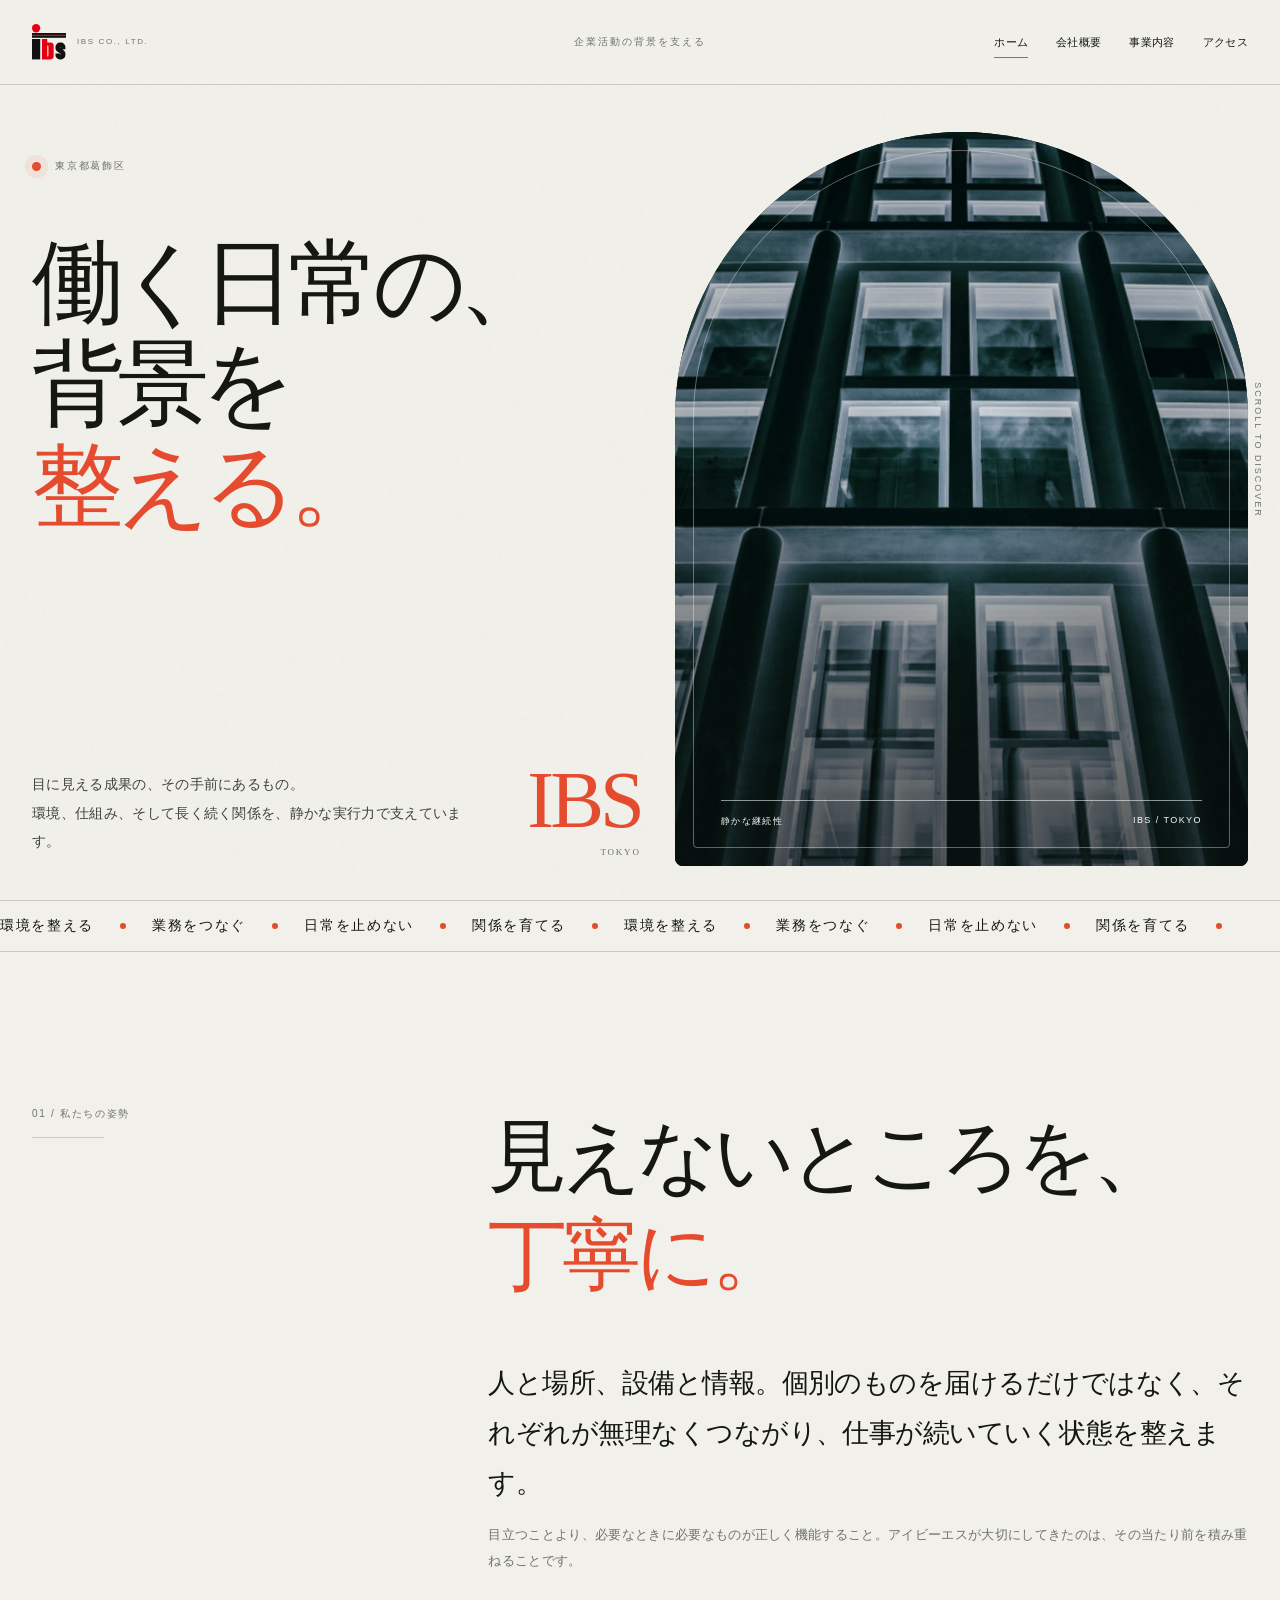
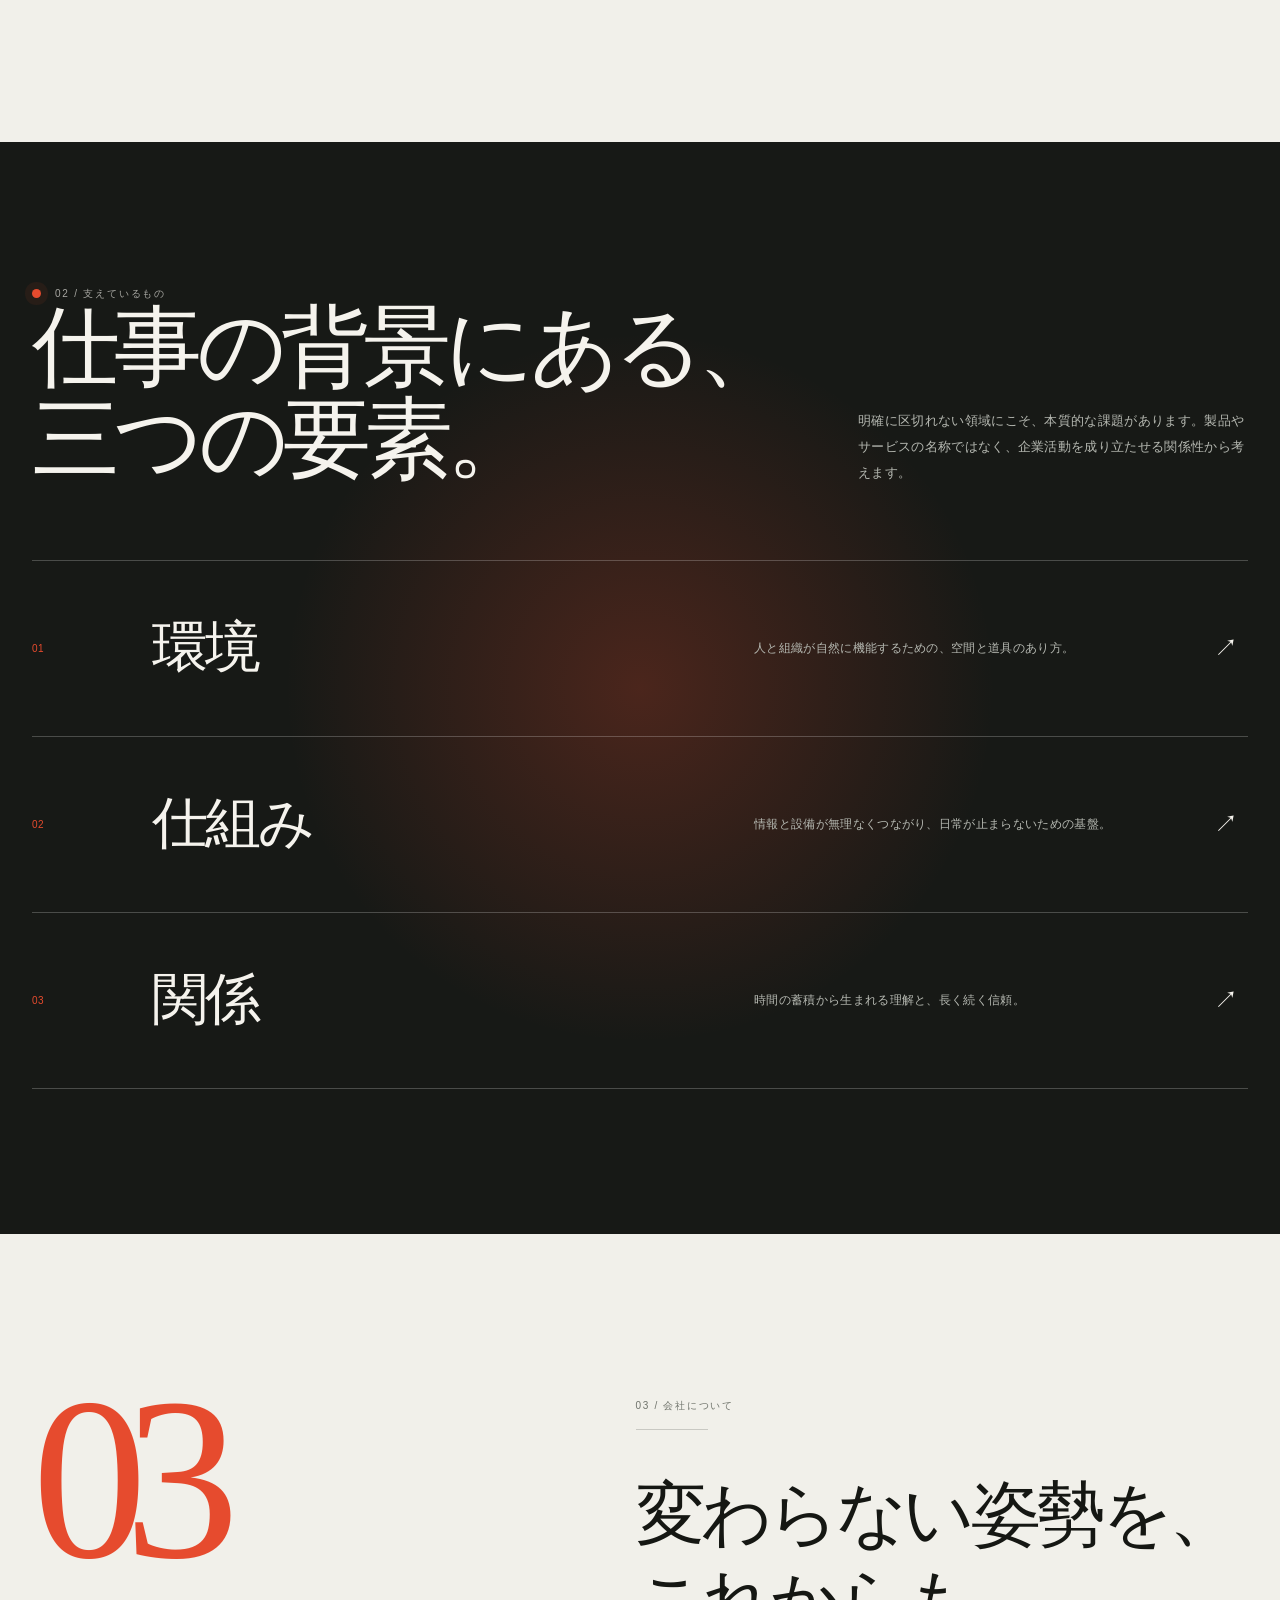
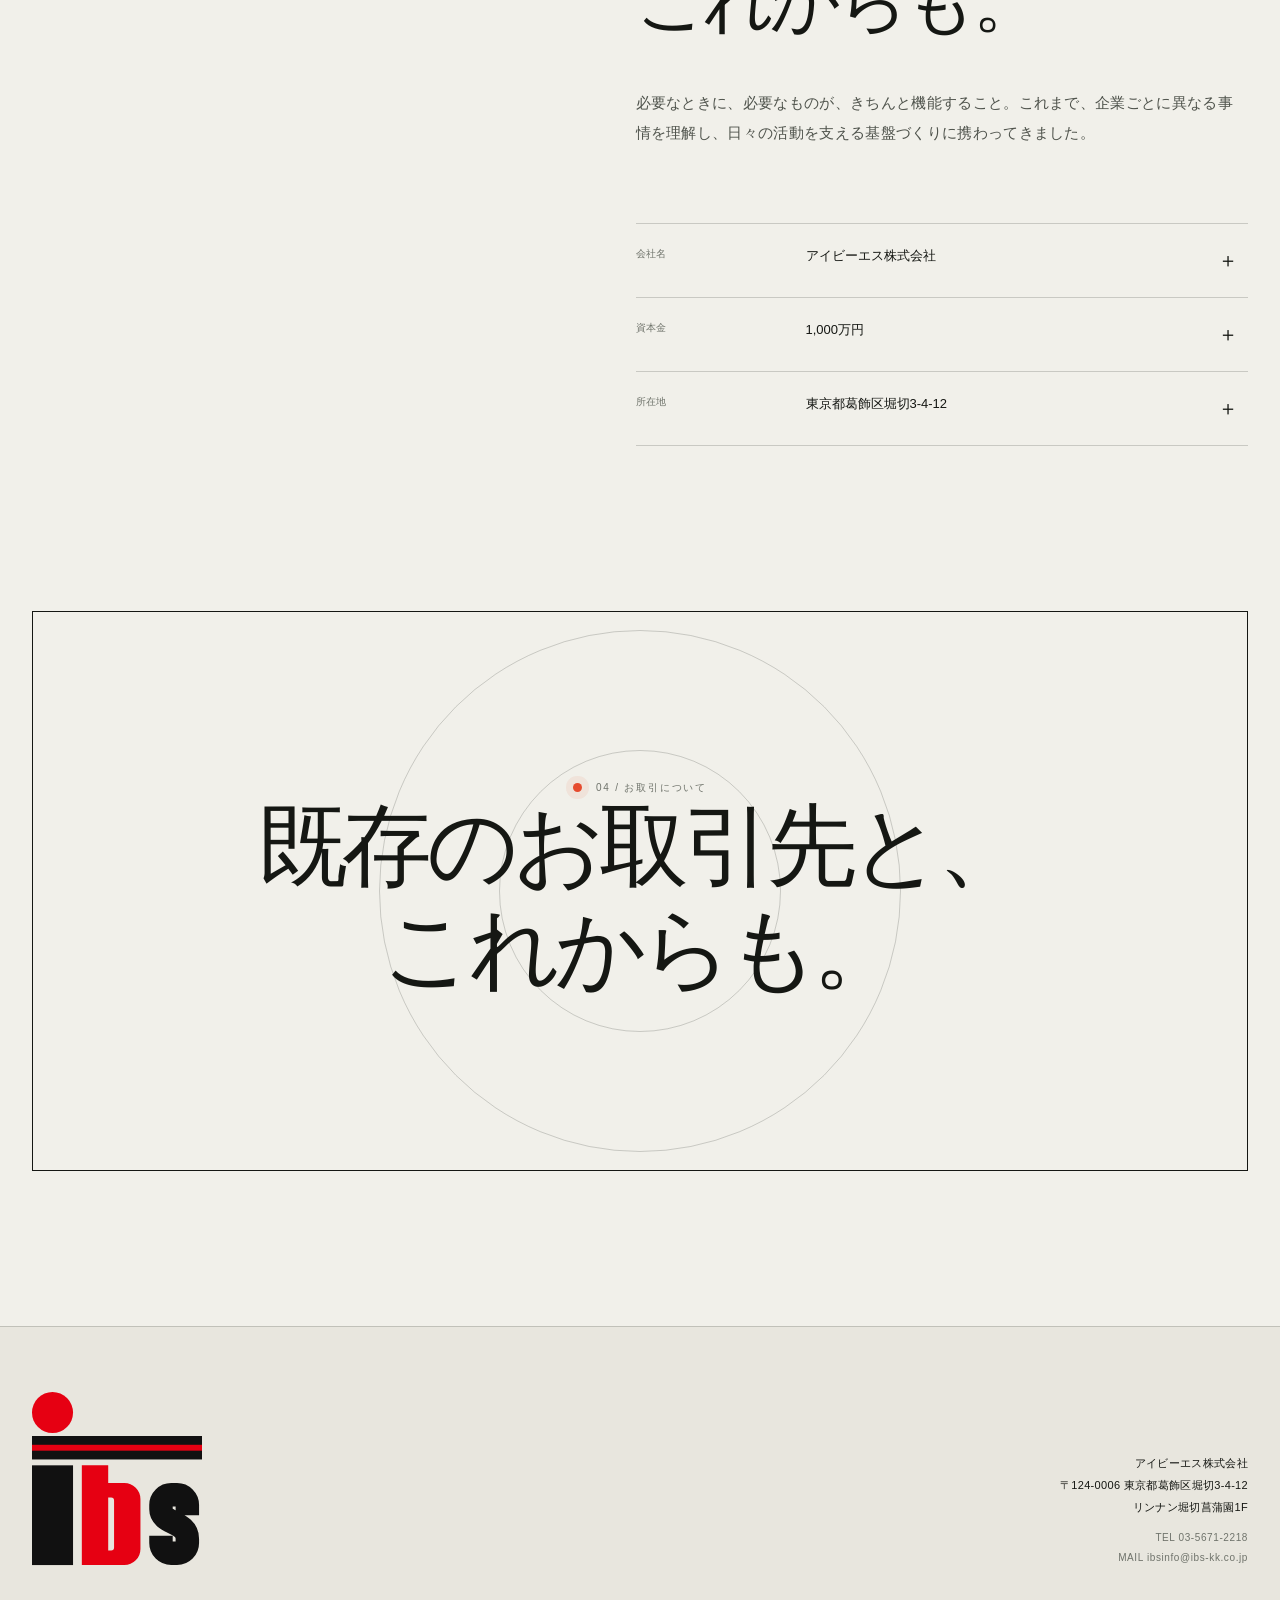
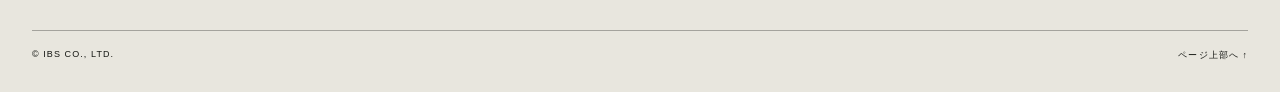
==== commit 68418dc5: "Fix duplicated section numbering on subpages Co-Authored-By: Claude Opus 5 (1M context) <noreply@ant" ====
(no text change in the page or its own stylesheets)
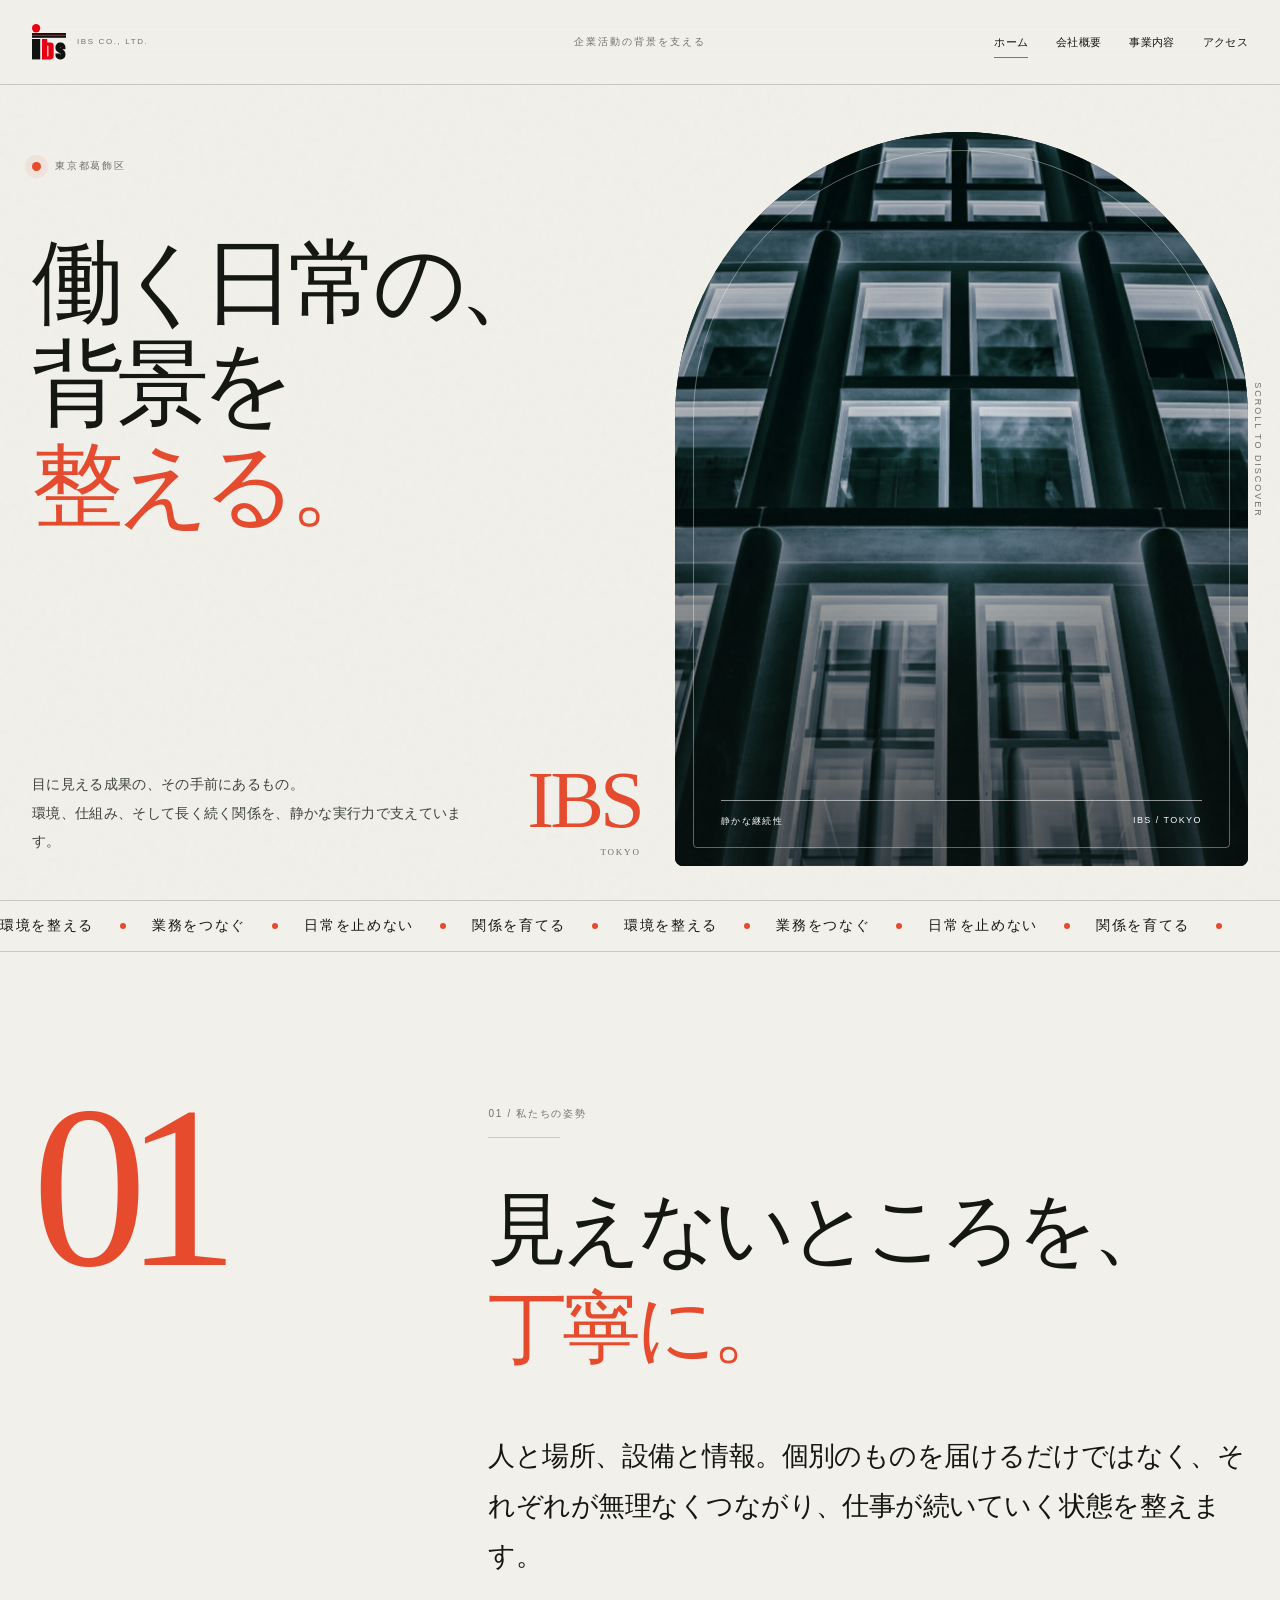
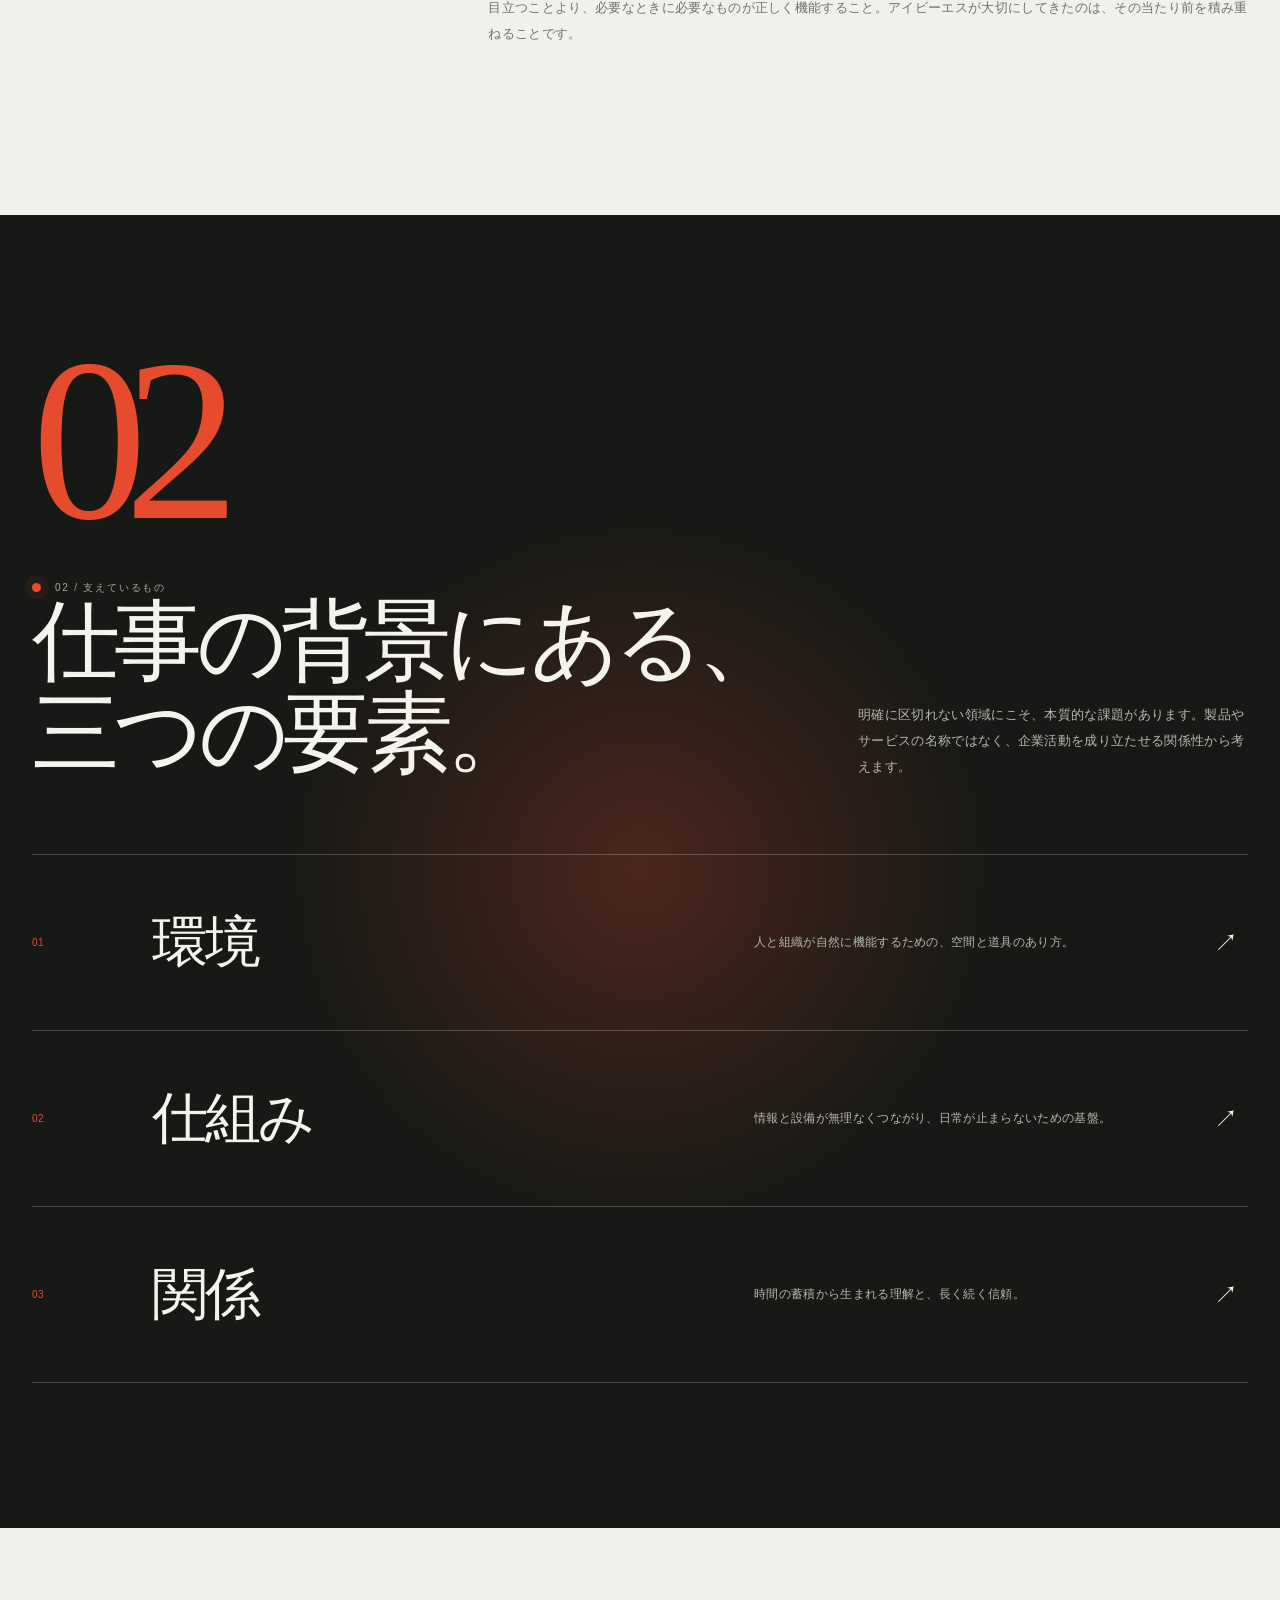
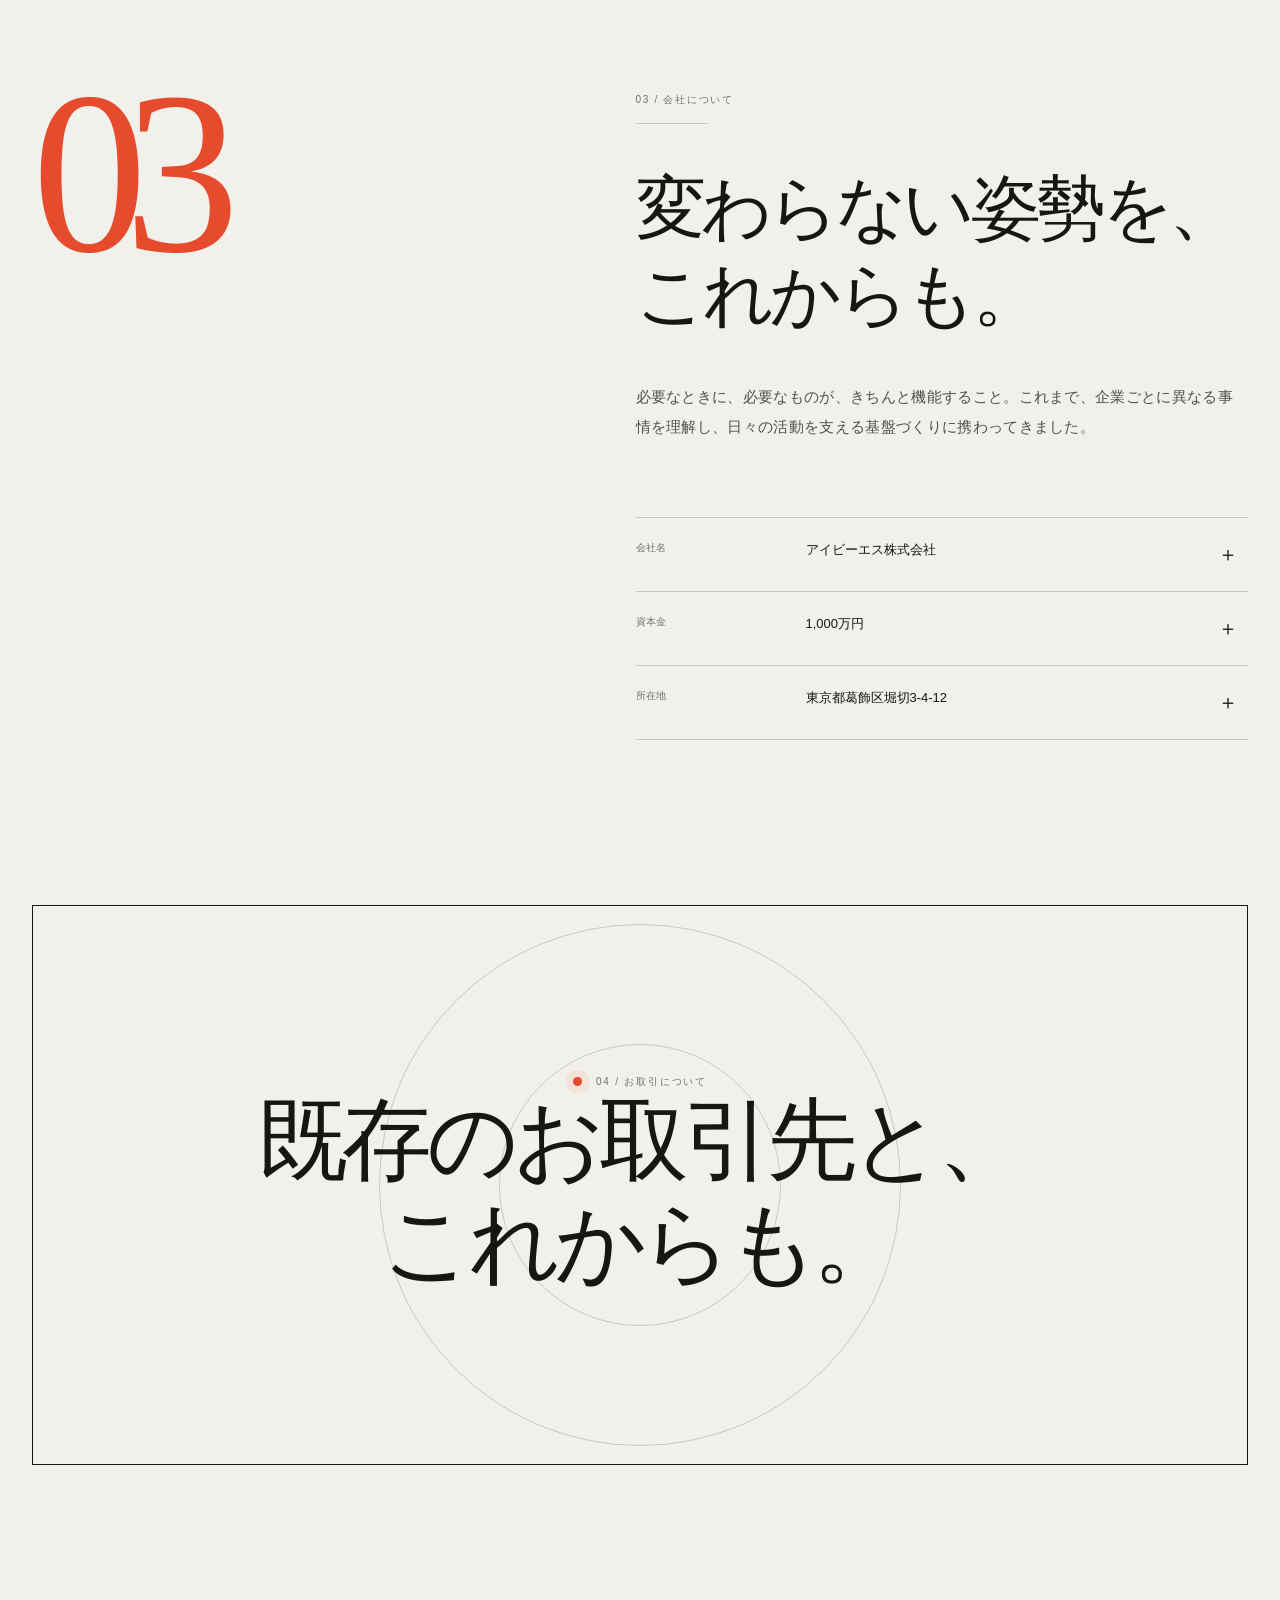
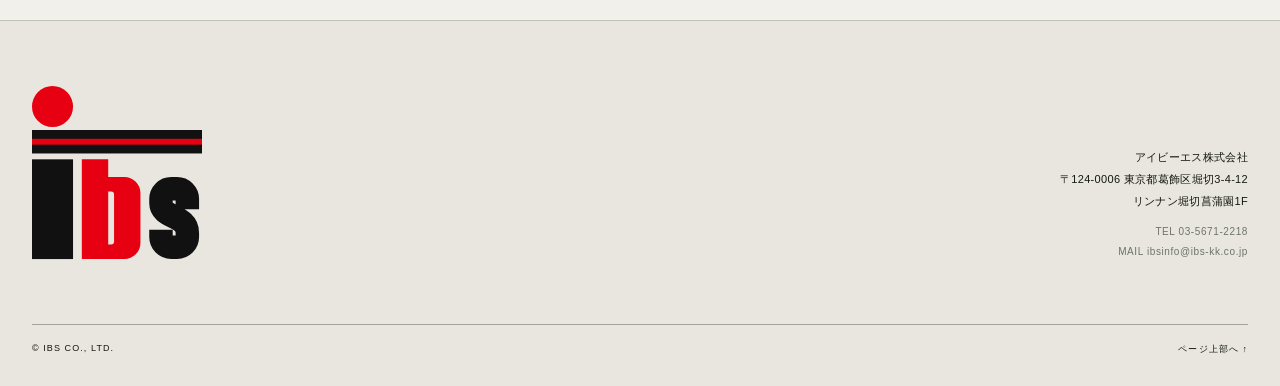
==== commit e58d10cd: "Add large section numbers 01 and 02 on top page Co-Authored-By: Claude Opus 5 (1M context) <noreply@" ====
--- a/index.html
+++ b/index.html
@@ -6,9 +6,9 @@
   <meta name="description" content="アイビーエス株式会社。環境、仕組み、長く続く関係を通じて企業活動の背景を支えます。">
   <meta name="theme-color" content="#f1f0ea">
   <title>IBS — 働く日常の背景を整える</title>
-  <link rel="stylesheet" href="styles.css?v=3">
-  <link rel="stylesheet" href="menu.css?v=3">
-  <script src="menu.js?v=3" defer></script>
+  <link rel="stylesheet" href="styles.css?v=4">
+  <link rel="stylesheet" href="menu.css?v=4">
+  <script src="menu.js?v=4" defer></script>
 </head>
 <body>
   <div class="progress" aria-hidden="true"></div>
@@ -81,8 +81,9 @@
 
     <section class="section wrap">
       <div class="section-grid">
-        <div class="section-index reveal">01 / 私たちの姿勢<b></b></div>
-        <div>
+        <div class="big-year reveal">01</div>
+        <div class="section-copy">
+          <div class="section-index reveal">01 / 私たちの姿勢<b></b></div>
           <h2 class="jp-heading reveal">見えないところを、<br><em>丁寧に。</em></h2>
           <p class="body-large reveal">人と場所、設備と情報。個別のものを届けるだけではなく、それぞれが無理なくつながり、仕事が続いていく状態を整えます。</p>
           <p class="body-small reveal">目立つことより、必要なときに必要なものが正しく機能すること。アイビーエスが大切にしてきたのは、その当たり前を積み重ねることです。</p>
@@ -94,6 +95,7 @@
       <div class="wrap">
         <div class="domain-head">
           <div>
+            <div class="big-year reveal">02</div>
             <div class="eyebrow inverse reveal">02 / 支えているもの</div>
             <h2 class="jp-heading reveal">仕事の背景にある、<br>三つの要素。</h2>
           </div>
@@ -170,6 +172,6 @@
     </div>
   </footer>
 
-  <script src="site.js?v=3"></script>
+  <script src="site.js?v=4"></script>
 </body>
 </html>
--- a/styles.css
+++ b/styles.css
@@ -95,7 +95,8 @@
 .history{padding:165px 0}
 .history-grid{display:grid;grid-template-columns:.9fr 1.1fr;gap:8vw}
 .big-year{position:sticky;top:130px;align-self:start;font-family:Georgia,"Times New Roman",serif;font-size:clamp(120px,18vw,290px);line-height:.7;letter-spacing:-.1em;color:var(--accent)}
-.history-copy .jp-heading{margin-top:42px}
+.history-copy .jp-heading,.section-copy .jp-heading{margin-top:42px}
+.domain-head .big-year{position:static;margin-bottom:60px}
 .history-copy>.body-small{margin-top:42px;max-width:680px;color:#4f534c;font-size:15px}
 .accordion{margin-top:75px;border-top:1px solid var(--line)}
 .acc-item{border-bottom:1px solid var(--line)}
